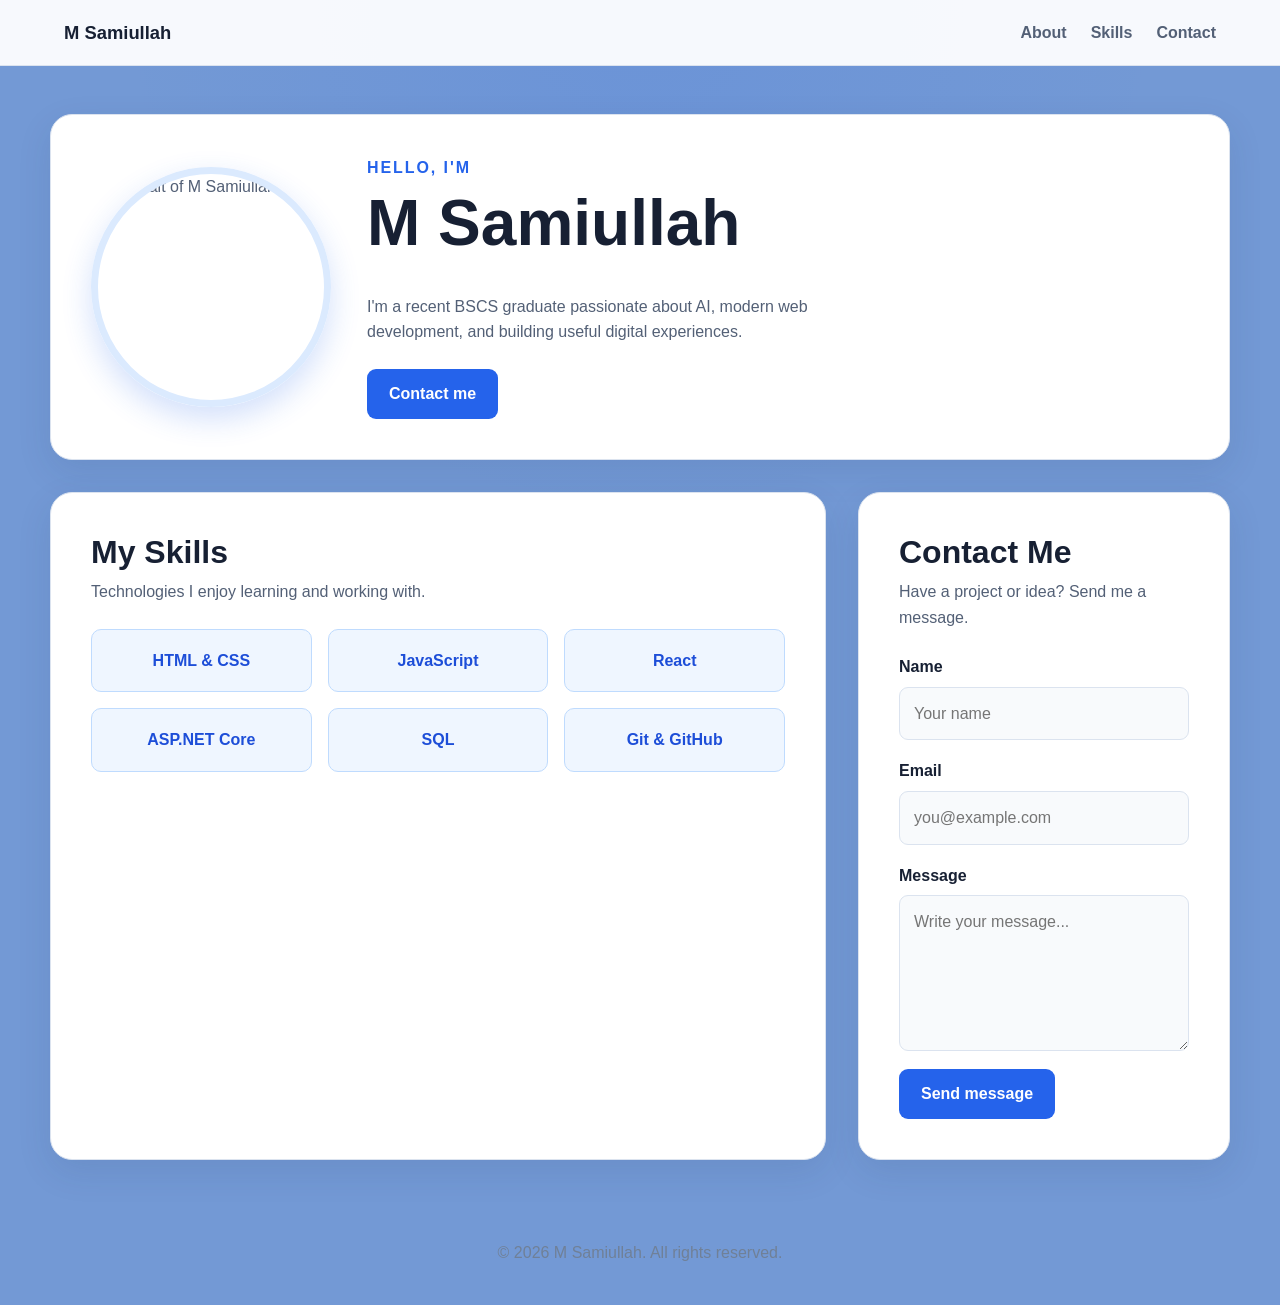
==== profile.html @ 3c951047 "Add HTMl and CSS File" ====
<!DOCTYPE html>
<html lang="en">
<head>
  <meta charset="UTF-8" />
  <meta name="viewport" content="width=device-width, initial-scale=1.0" />
  <meta name="description" content="Personal profile page for M Samiullah" />
  <title>M Samiullah | Profile</title>
  <link rel="stylesheet" href="styles.css" />
</head>
<body>
  <header class="site-header">
    <a class="logo" href="#about">M Samiullah</a>
    <nav aria-label="Main navigation">
      <a href="#about">About</a>
      <a href="#skills">Skills</a>
      <a href="#contact">Contact</a>
    </nav>
  </header>

  <main class="page-container">
    <section id="about" class="card profile">
      <img class="profile-pic" src="profile.jpg" alt="Portrait of M Samiullah" />
      <div class="profile-content">
        <p class="eyebrow">Hello, I'm</p>
        <h1>M Samiullah</h1>
        <p>
          I'm a recent BSCS graduate passionate about AI, modern web
          development, and building useful digital experiences.
        </p>
        <a class="button" href="#contact">Contact me</a>
      </div>
    </section>

    <section id="skills" class="card">
      <h2>My Skills</h2>
      <p class="section-intro">Technologies I enjoy learning and working with.</p>
      <ul class="skills-grid">
        <li class="skill">HTML &amp; CSS</li>
        <li class="skill">JavaScript</li>
        <li class="skill">React</li>
        <li class="skill">ASP.NET Core</li>
        <li class="skill">SQL</li>
        <li class="skill">Git &amp; GitHub</li>
      </ul>
    </section>

    <section id="contact" class="card">
      <h2>Contact Me</h2>
      <p class="section-intro">Have a project or idea? Send me a message.</p>
      <form>
        <div class="form-group">
          <label for="name">Name</label>
          <input id="name" name="name" type="text" placeholder="Your name" required />
        </div>

        <div class="form-group">
          <label for="email">Email</label>
          <input id="email" name="email" type="email" placeholder="you@example.com" required />
        </div>

        <div class="form-group">
          <label for="message">Message</label>
          <textarea id="message" name="message" rows="5" placeholder="Write your message..." required></textarea>
        </div>

        <button type="submit">Send message</button>
      </form>
    </section>
  </main>

  <footer>
    <p>&copy; 2026 M Samiullah. All rights reserved.</p>
  </footer>
</body>
</html>
---- styles.css ----
:root {
  --background: #7399d5;
  --surface: #ffffff;
  --primary: #2563eb;
  --primary-dark: #1d4ed8;
  --heading: #172033;
  --text: #536076;
  --border: #dbe3ef;
  --shadow: 0 12px 35px rgba(31, 51, 84, 0.1);
}

* {
  box-sizing: border-box;
}

html {
  scroll-behavior: smooth;
}

body {
  margin: 0;
  background:
    radial-gradient(circle at top, rgba(37, 99, 235, 0.1), transparent 36%),
    var(--background);
  color: var(--text);
  font-family: Arial, Helvetica, sans-serif;
  line-height: 1.6;
}

.site-header {
  position: sticky;
  top: 0;
  z-index: 10;
  display: flex;
  flex-direction: column;
  align-items: center;
  justify-content: center;
  gap: 14px;
  padding: 18px max(5vw, 20px);
  background: rgba(255, 255, 255, 0.94);
  border-bottom: 1px solid var(--border);
  text-align: center;
}

.logo {
  color: var(--heading);
  font-size: 1.15rem;
  font-weight: 800;
  text-decoration: none;
}

nav {
  display: flex;
  flex-wrap: wrap;
  justify-content: center;
  gap: 18px;
}

nav a {
  color: var(--text);
  font-weight: 600;
  text-decoration: none;
}

nav a:hover,
nav a:focus-visible {
  color: var(--primary);
}

.page-container {
  width: min(100% - 32px, 1180px);
  margin: 24px auto 40px;
  display: grid;
  gap: 20px;
}

.card {
  margin-bottom: 0;
  padding: 28px 22px;
  background: var(--surface);
  border: 1px solid var(--border);
  border-radius: 18px;
  box-shadow: var(--shadow);
}

.profile {
  display: grid;
  justify-items: center;
  gap: 24px;
  min-height: auto;
  text-align: center;
}

.profile-pic {
  width: 160px;
  height: 160px;
  flex-shrink: 0;
  object-fit: cover;
  border: 7px solid #dbeafe;
  border-radius: 50%;
  box-shadow: 0 12px 30px rgba(37, 99, 235, 0.2);
}

.profile-content {
  max-width: 60ch;
  display: grid;
  justify-items: center;
}

.eyebrow {
  margin: 0 0 4px;
  color: var(--primary);
  font-weight: 700;
  text-transform: uppercase;
  letter-spacing: 0.12em;
}

h1,
h2 {
  margin-top: 0;
  color: var(--heading);
  line-height: 1.2;
}

h1 {
  margin-bottom: 16px;
  font-size: clamp(2rem, 9vw, 4rem);
}

h2 {
  margin-bottom: 8px;
  font-size: clamp(1.5rem, 5vw, 2rem);
}

.section-intro {
  margin-top: 0;
  margin-bottom: 24px;
}

.button,
button {
  display: inline-block;
  padding: 12px 22px;
  background: var(--primary);
  color: #ffffff;
  font: inherit;
  font-weight: 700;
  border: 0;
  border-radius: 9px;
  cursor: pointer;
  text-decoration: none;
  transition: background-color 0.2s, transform 0.2s;
}

.button {
  margin-top: 8px;
}

.button:hover,
button:hover {
  background: var(--primary-dark);
  transform: translateY(-2px);
}

.skills-grid {
  display: grid;
  grid-template-columns: 1fr;
  gap: 14px;
  margin: 0;
  padding: 0;
  list-style: none;
}

.skill {
  padding: 18px 12px;
  background: #eff6ff;
  color: var(--primary-dark);
  font-weight: 700;
  text-align: center;
  border: 1px solid #bfdbfe;
  border-radius: 10px;
}

form {
  display: grid;
  gap: 18px;
}

.form-group {
  display: grid;
  gap: 7px;
}

label {
  color: var(--heading);
  font-weight: 700;
}

input,
textarea {
  width: 100%;
  padding: 13px 14px;
  color: var(--heading);
  background: #f8fafc;
  font: inherit;
  border: 1px solid var(--border);
  border-radius: 9px;
}

textarea {
  resize: vertical;
}

input:focus,
textarea:focus {
  outline: 3px solid rgba(37, 99, 235, 0.15);
  border-color: var(--primary);
}

button {
  justify-self: center;
}

footer {
  padding: 24px;
  color: #708097;
  text-align: center;
}

@media (min-width: 768px) {
  .site-header {
    flex-direction: row;
    justify-content: space-between;
    gap: 24px;
    text-align: left;
  }

  nav {
    gap: 24px;
  }

  .page-container {
    grid-template-columns: repeat(2, minmax(0, 1fr));
    gap: 24px;
    margin-top: 32px;
  }

  .card {
    padding: 34px 30px;
  }

  .profile {
    grid-template-columns: 210px minmax(0, 1fr);
    align-items: center;
    justify-items: stretch;
    text-align: left;
    grid-column: 1 / -1;
  }

  .profile-content {
    justify-items: start;
  }

  .profile-pic {
    width: 210px;
    height: 210px;
  }

  .skills-grid {
    grid-template-columns: repeat(2, minmax(0, 1fr));
  }

  #skills {
    grid-column: 1 / 2;
  }

  #contact {
    grid-column: 2 / 3;
  }

  button {
    justify-self: start;
  }
}

@media (min-width: 1024px) {
  .page-container {
    grid-template-columns: repeat(3, minmax(0, 1fr));
    gap: 32px;
    margin-top: 48px;
  }

  .card {
    padding: 40px;
    border-radius: 22px;
  }

  .profile {
    grid-template-columns: 240px minmax(0, 1.4fr);
    gap: 36px;
    grid-column: 1 / -1;
  }

  .profile-pic {
    width: 240px;
    height: 240px;
  }

  .skills-grid {
    grid-template-columns: repeat(3, minmax(0, 1fr));
    gap: 16px;
  }

  #skills {
    grid-column: 1 / 3;
  }

  #contact {
    grid-column: 3 / 4;
  }
}
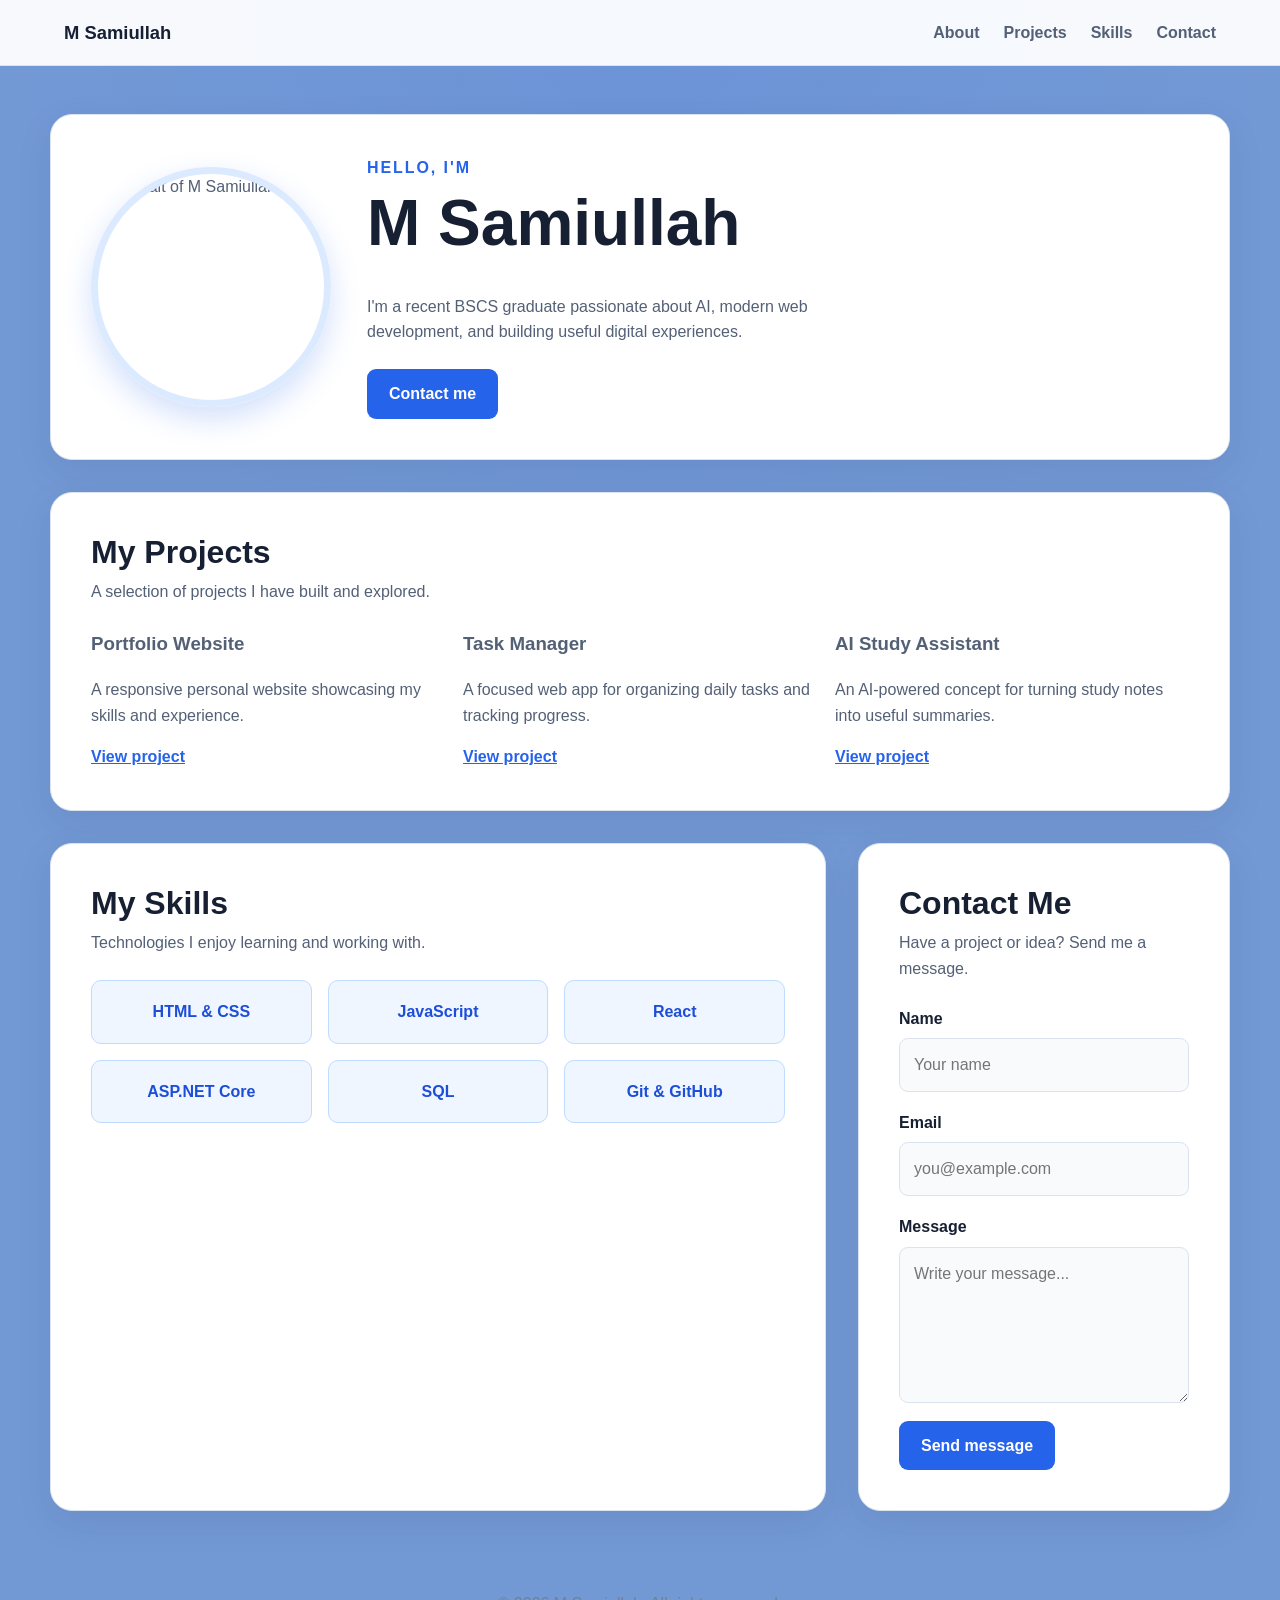
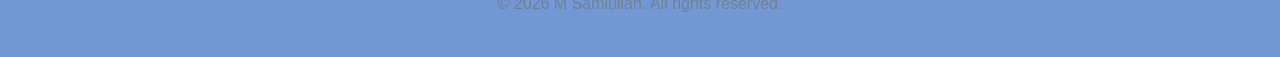
==== commit 1e8acce1: "Add projects section and navigation link" ====
--- a/profile.html
+++ b/profile.html
@@ -12,6 +12,7 @@
     <a class="logo" href="#about">M Samiullah</a>
     <nav aria-label="Main navigation">
       <a href="#about">About</a>
+      <a href="#projects">Projects</a>
       <a href="#skills">Skills</a>
       <a href="#contact">Contact</a>
     </nav>
@@ -28,6 +29,28 @@
           development, and building useful digital experiences.
         </p>
         <a class="button" href="#contact">Contact me</a>
+      </div>
+    </section>
+
+    <section id="projects" class="card">
+      <h2>My Projects</h2>
+      <p class="section-intro">A selection of projects I have built and explored.</p>
+      <div class="projects-grid">
+        <article class="project">
+          <h3>Portfolio Website</h3>
+          <p>A responsive personal website showcasing my skills and experience.</p>
+          <a href="#">View project</a>
+        </article>
+        <article class="project">
+          <h3>Task Manager</h3>
+          <p>A focused web app for organizing daily tasks and tracking progress.</p>
+          <a href="#">View project</a>
+        </article>
+        <article class="project">
+          <h3>AI Study Assistant</h3>
+          <p>An AI-powered concept for turning study notes into useful summaries.</p>
+          <a href="#">View project</a>
+        </article>
       </div>
     </section>
 
@@ -72,4 +95,4 @@
     <p>&copy; 2026 M Samiullah. All rights reserved.</p>
   </footer>
 </body>
-</html>+</html>
--- a/styles.css
+++ b/styles.css
@@ -137,6 +137,21 @@
   margin-bottom: 24px;
 }
 
+.projects-grid {
+  display: grid;
+  gap: 18px;
+}
+
+.project h3,
+.project p {
+  margin-top: 0;
+}
+
+.project a {
+  color: var(--primary);
+  font-weight: 700;
+}
+
 .button,
 button {
   display: inline-block;
@@ -270,6 +285,10 @@
     grid-template-columns: repeat(2, minmax(0, 1fr));
   }
 
+  #projects {
+    grid-column: 1 / -1;
+  }
+
   #skills {
     grid-column: 1 / 2;
   }
@@ -311,6 +330,10 @@
     gap: 16px;
   }
 
+  .projects-grid {
+    grid-template-columns: repeat(3, minmax(0, 1fr));
+  }
+
   #skills {
     grid-column: 1 / 3;
   }
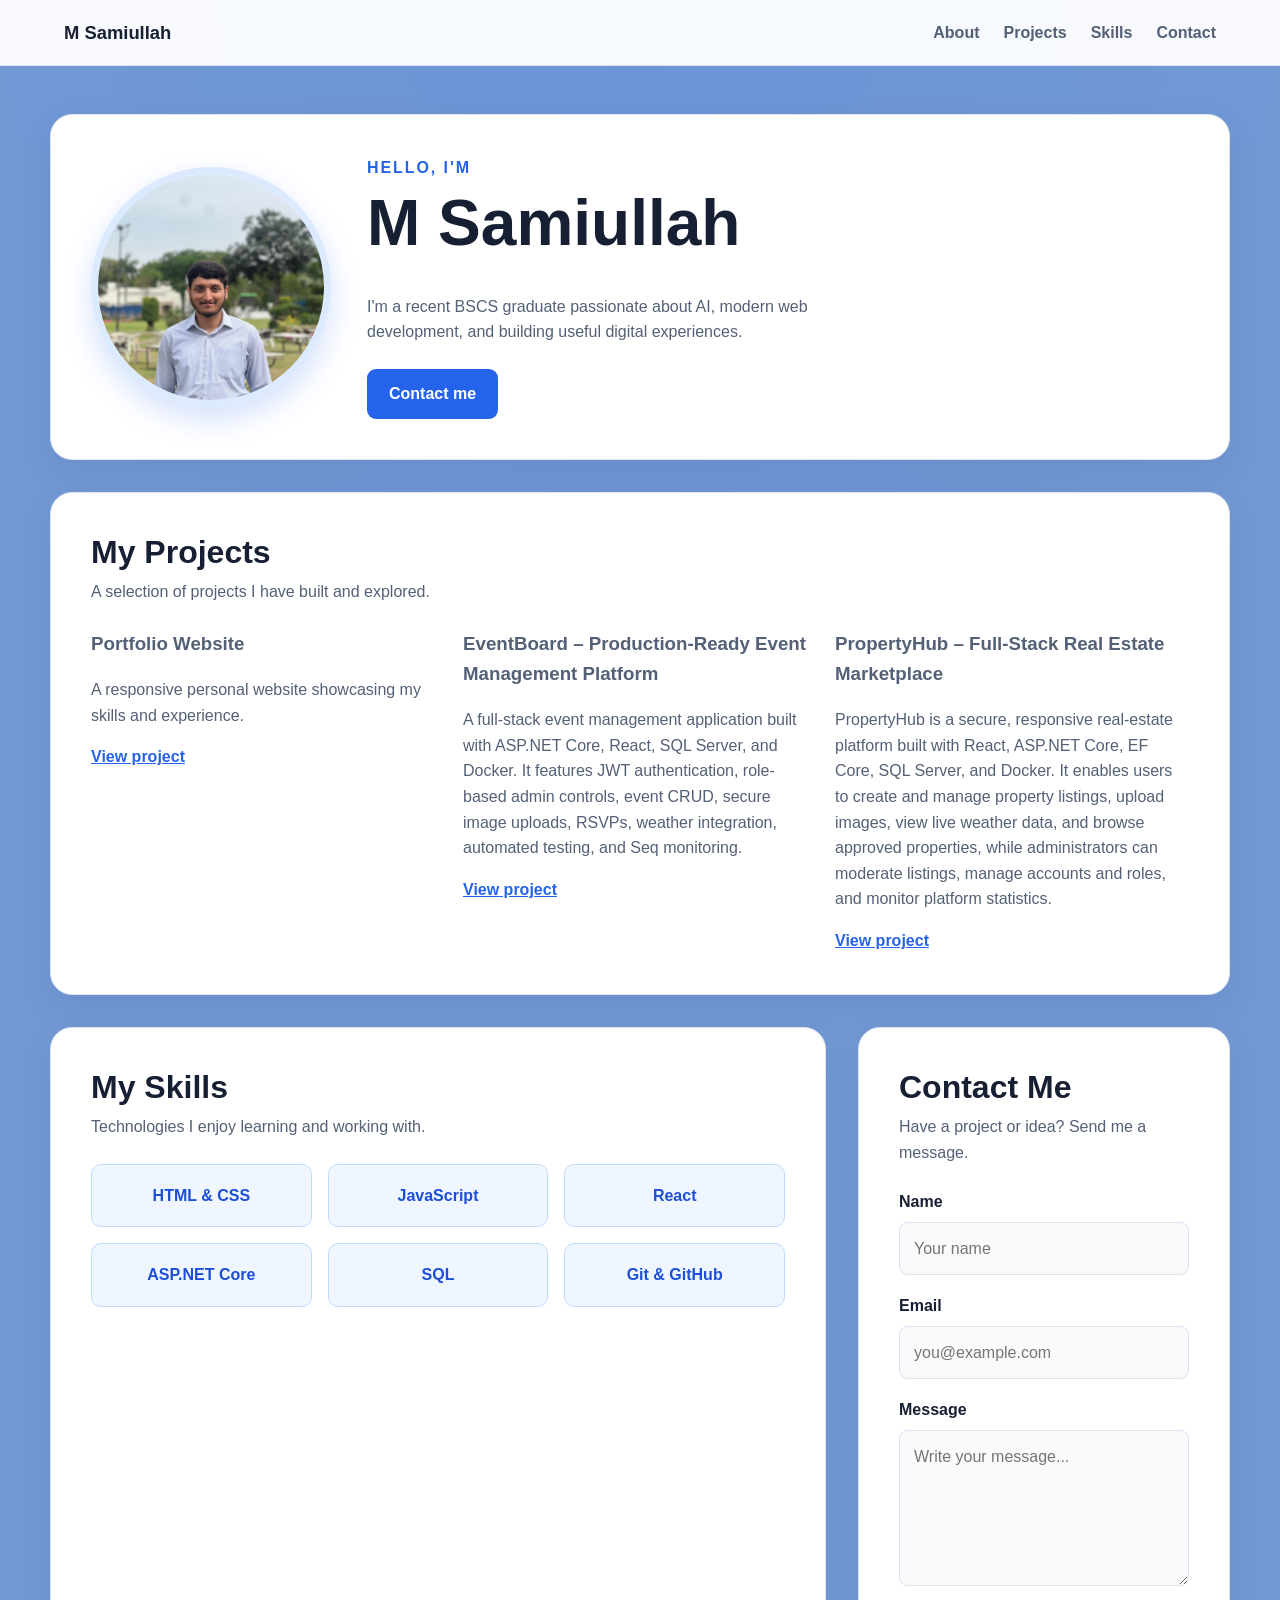
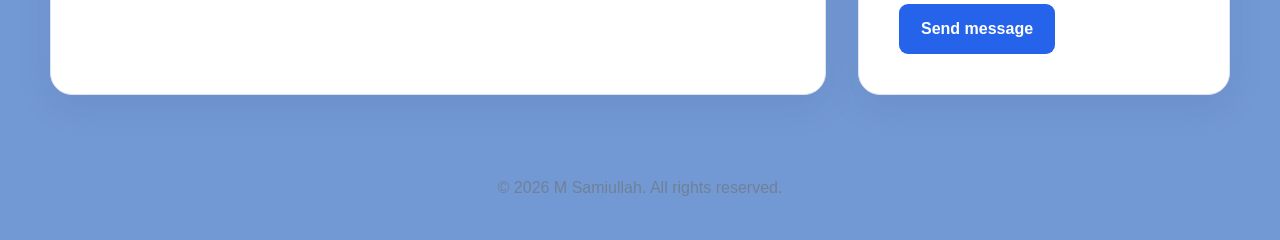
==== commit 2b63ea65: "Add portrait and featured projects" ====
--- a/profile.html
+++ b/profile.html
@@ -20,7 +20,7 @@
 
   <main class="page-container">
     <section id="about" class="card profile">
-      <img class="profile-pic" src="profile.jpg" alt="Portrait of M Samiullah" />
+      <img class="profile-pic" src="assets/me.jpeg" alt="Portrait of M Samiullah" />
       <div class="profile-content">
         <p class="eyebrow">Hello, I'm</p>
         <h1>M Samiullah</h1>
@@ -42,13 +42,13 @@
           <a href="#">View project</a>
         </article>
         <article class="project">
-          <h3>Task Manager</h3>
-          <p>A focused web app for organizing daily tasks and tracking progress.</p>
+          <h3>EventBoard – Production-Ready Event Management Platform</h3>
+          <p>A full-stack event management application built with ASP.NET Core, React, SQL Server, and Docker. It features JWT authentication, role-based admin controls, event CRUD, secure image uploads, RSVPs, weather integration, automated testing, and Seq monitoring.</p>
           <a href="#">View project</a>
         </article>
         <article class="project">
-          <h3>AI Study Assistant</h3>
-          <p>An AI-powered concept for turning study notes into useful summaries.</p>
+          <h3>PropertyHub – Full-Stack Real Estate Marketplace</h3>
+          <p>PropertyHub is a secure, responsive real-estate platform built with React, ASP.NET Core, EF Core, SQL Server, and Docker. It enables users to create and manage property listings, upload images, view live weather data, and browse approved properties, while administrators can moderate listings, manage accounts and roles, and monitor platform statistics.</p>
           <a href="#">View project</a>
         </article>
       </div>
@@ -70,7 +70,7 @@
     <section id="contact" class="card">
       <h2>Contact Me</h2>
       <p class="section-intro">Have a project or idea? Send me a message.</p>
-      <form>
+      <form action="#" method="post">
         <div class="form-group">
           <label for="name">Name</label>
           <input id="name" name="name" type="text" placeholder="Your name" required />
--- a/styles.css
+++ b/styles.css
@@ -24,6 +24,7 @@
     var(--background);
   color: var(--text);
   font-family: Arial, Helvetica, sans-serif;
+  font-size: 16px;
   line-height: 1.6;
 }
 
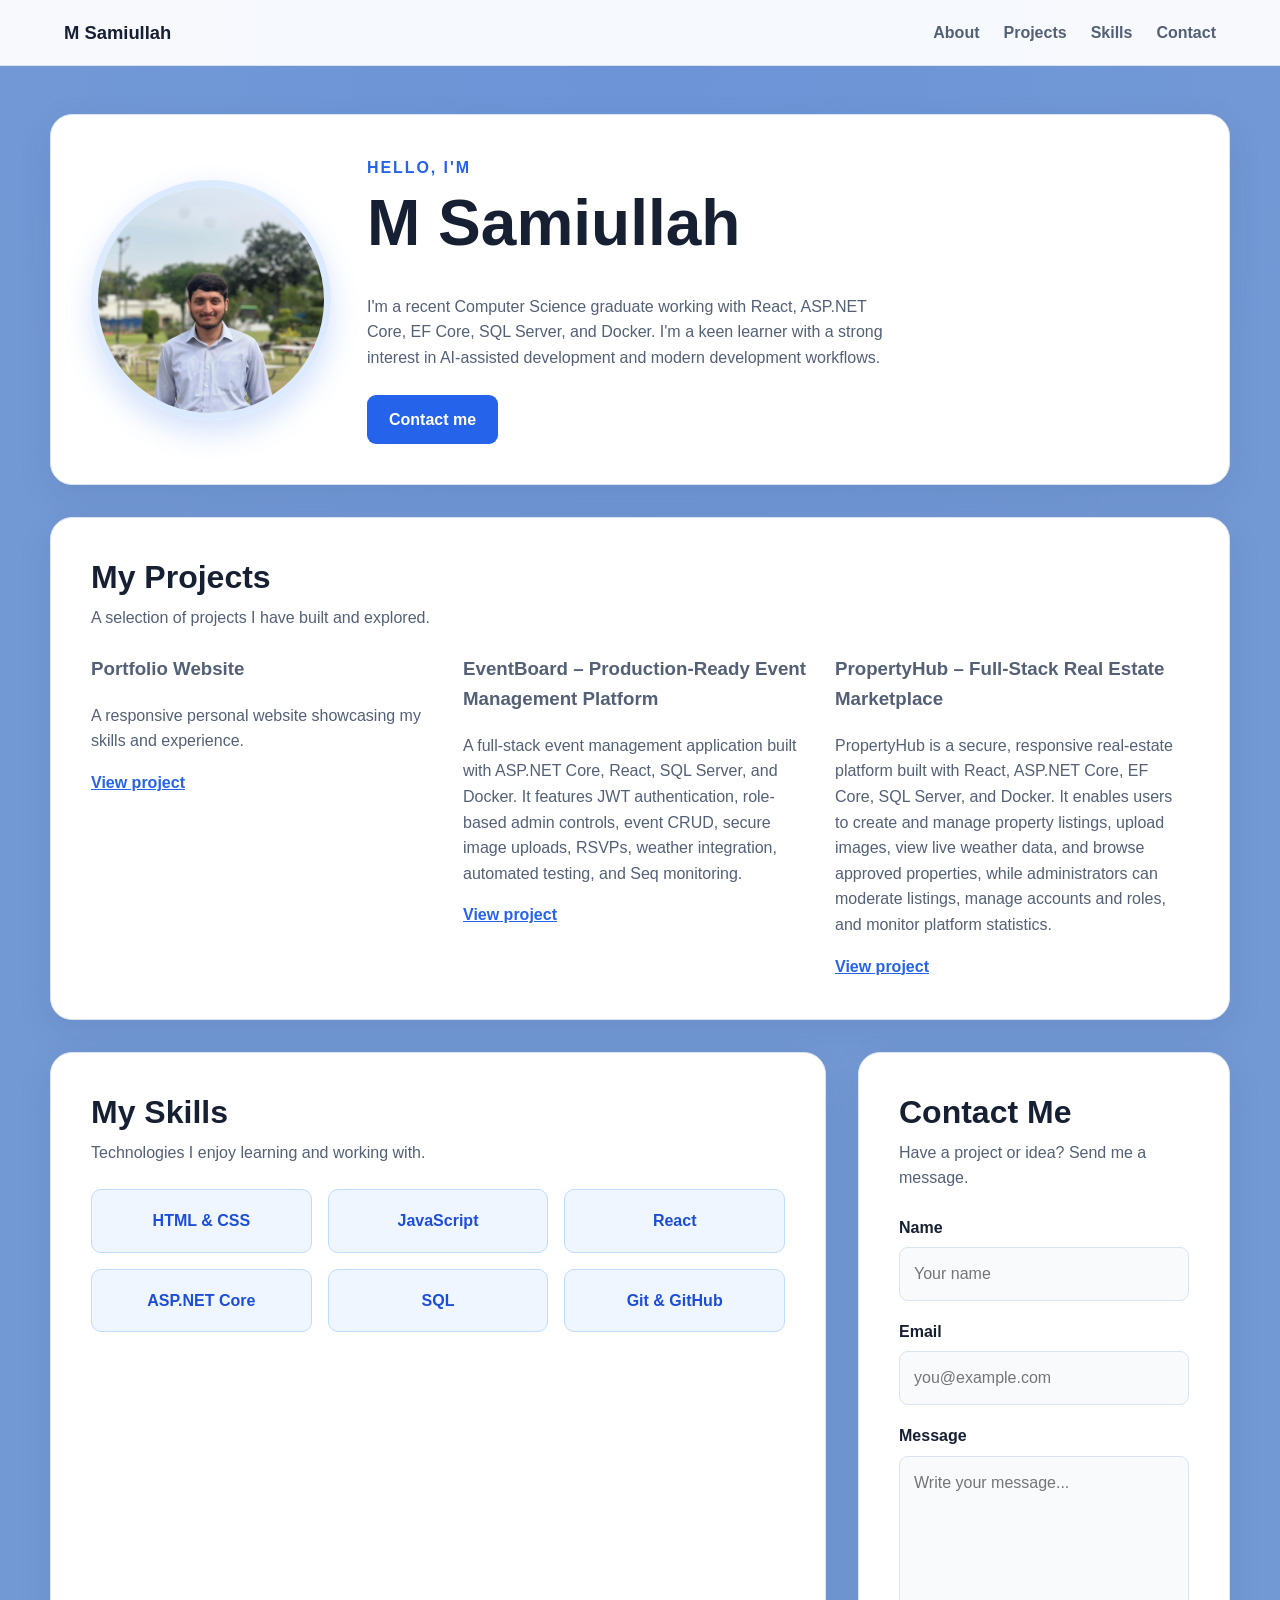
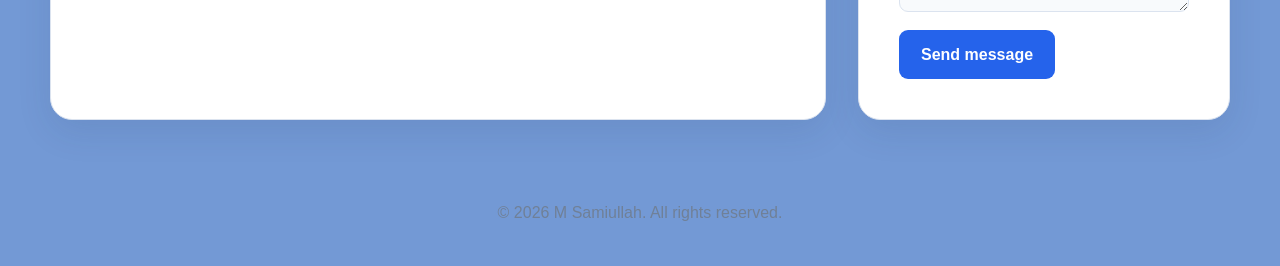
==== commit 90cc1e7b: "Update About section" ====
--- a/profile.html
+++ b/profile.html
@@ -25,8 +25,9 @@
         <p class="eyebrow">Hello, I'm</p>
         <h1>M Samiullah</h1>
         <p>
-          I'm a recent BSCS graduate passionate about AI, modern web
-          development, and building useful digital experiences.
+          I'm a recent Computer Science graduate working with React, ASP.NET Core,
+          EF Core, SQL Server, and Docker. I'm a keen learner with a strong interest
+          in AI-assisted development and modern development workflows.
         </p>
         <a class="button" href="#contact">Contact me</a>
       </div>
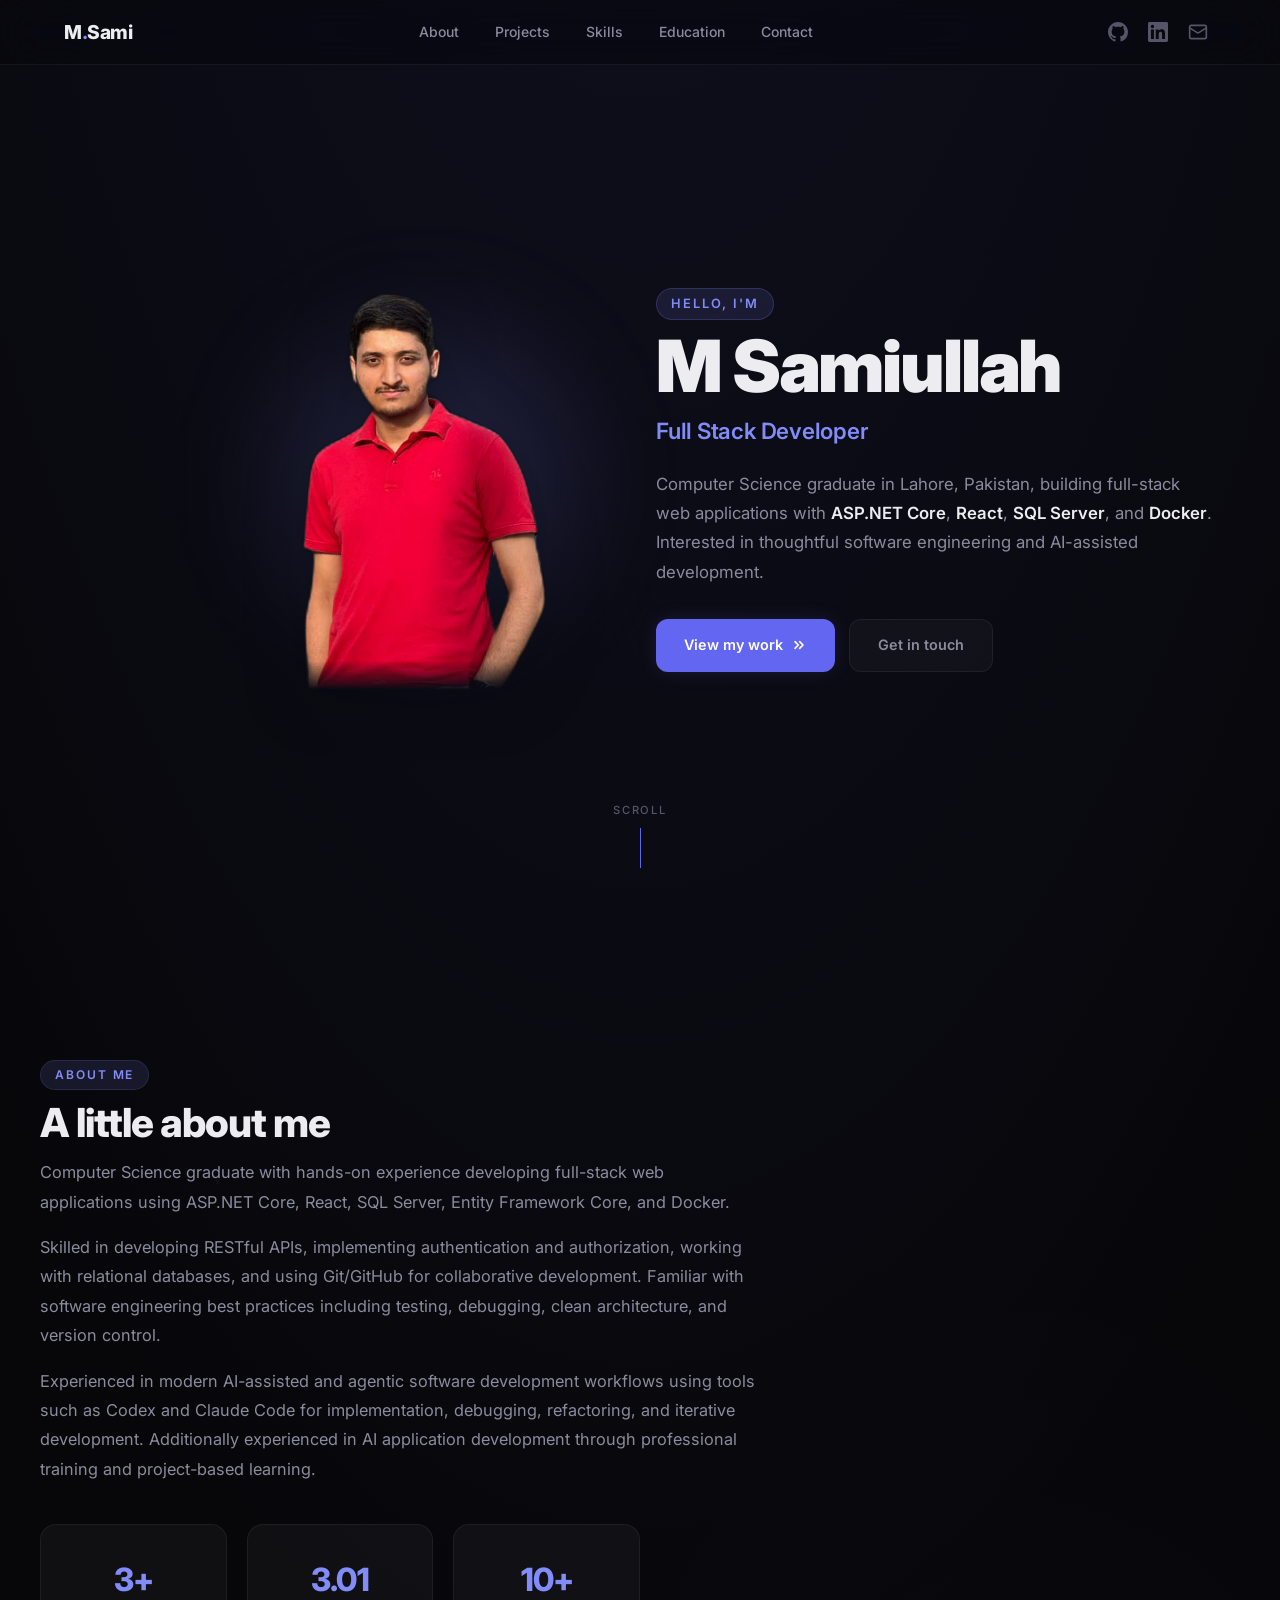
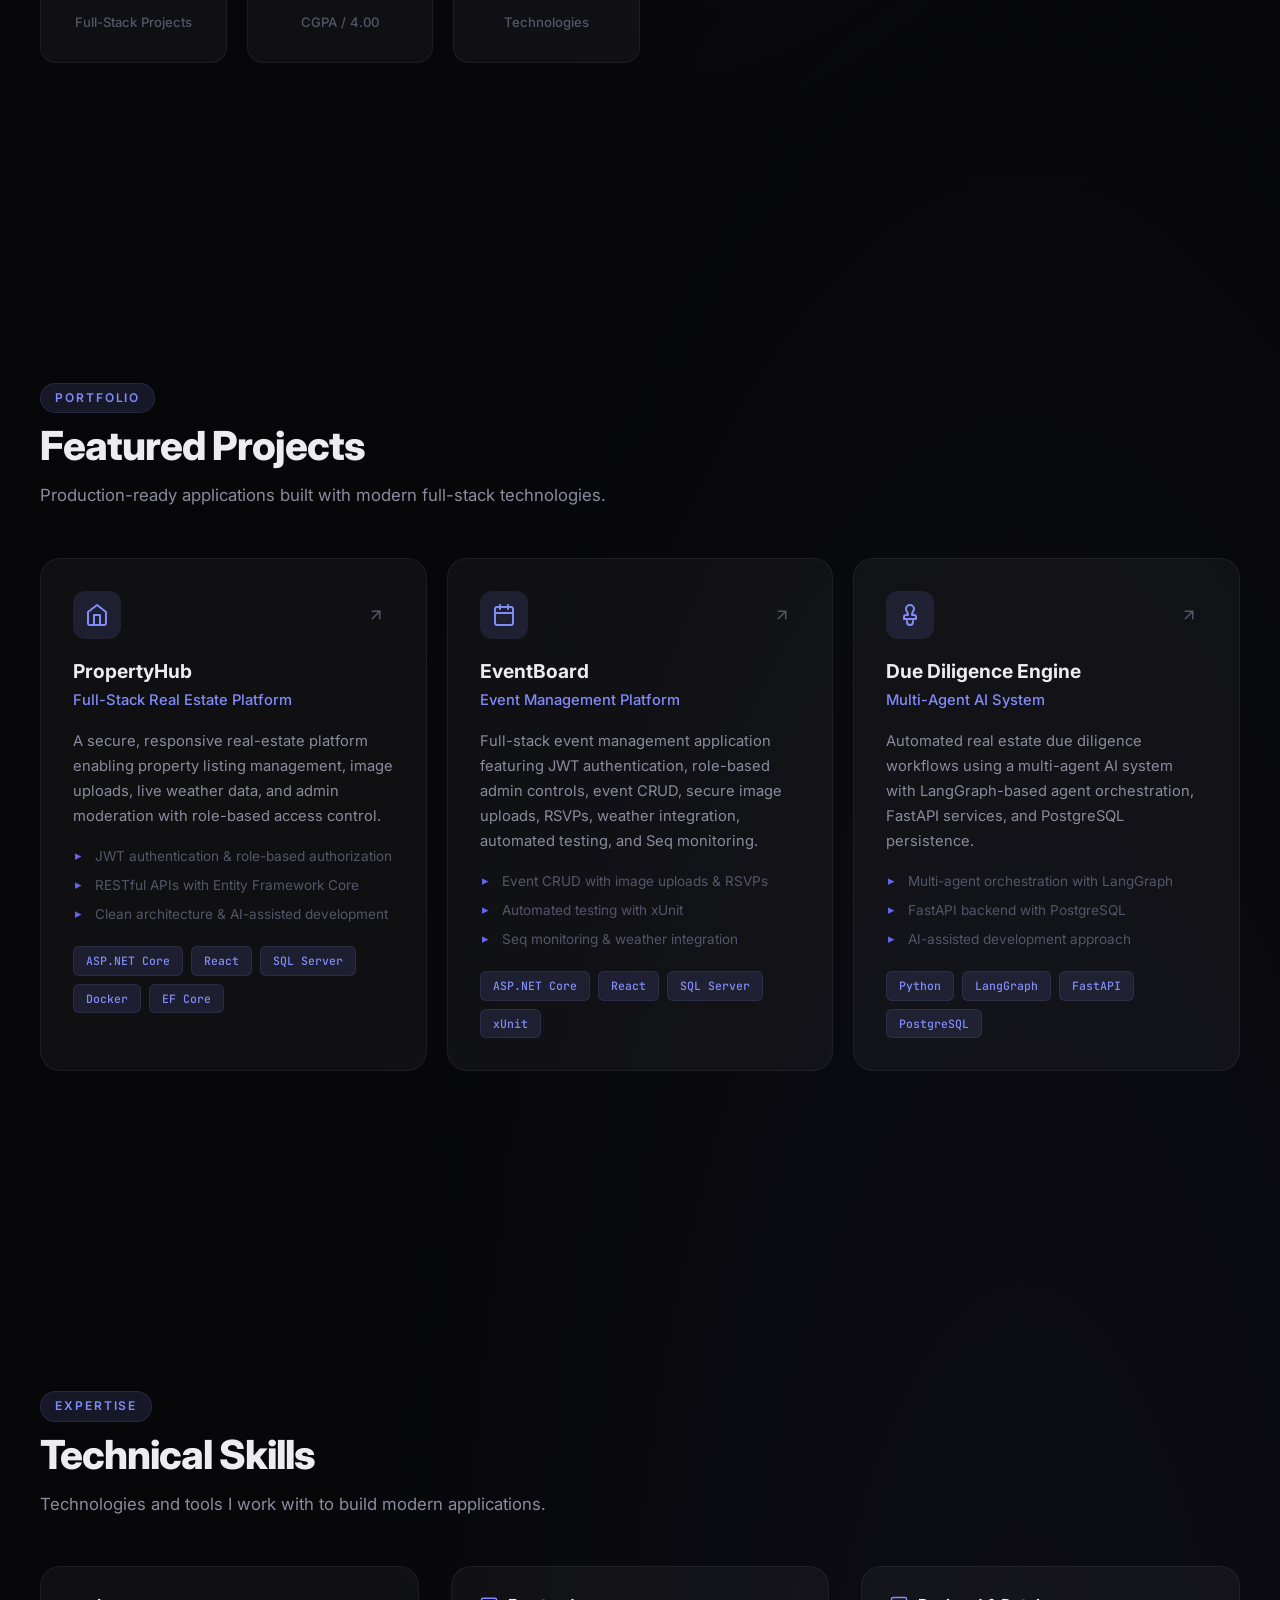
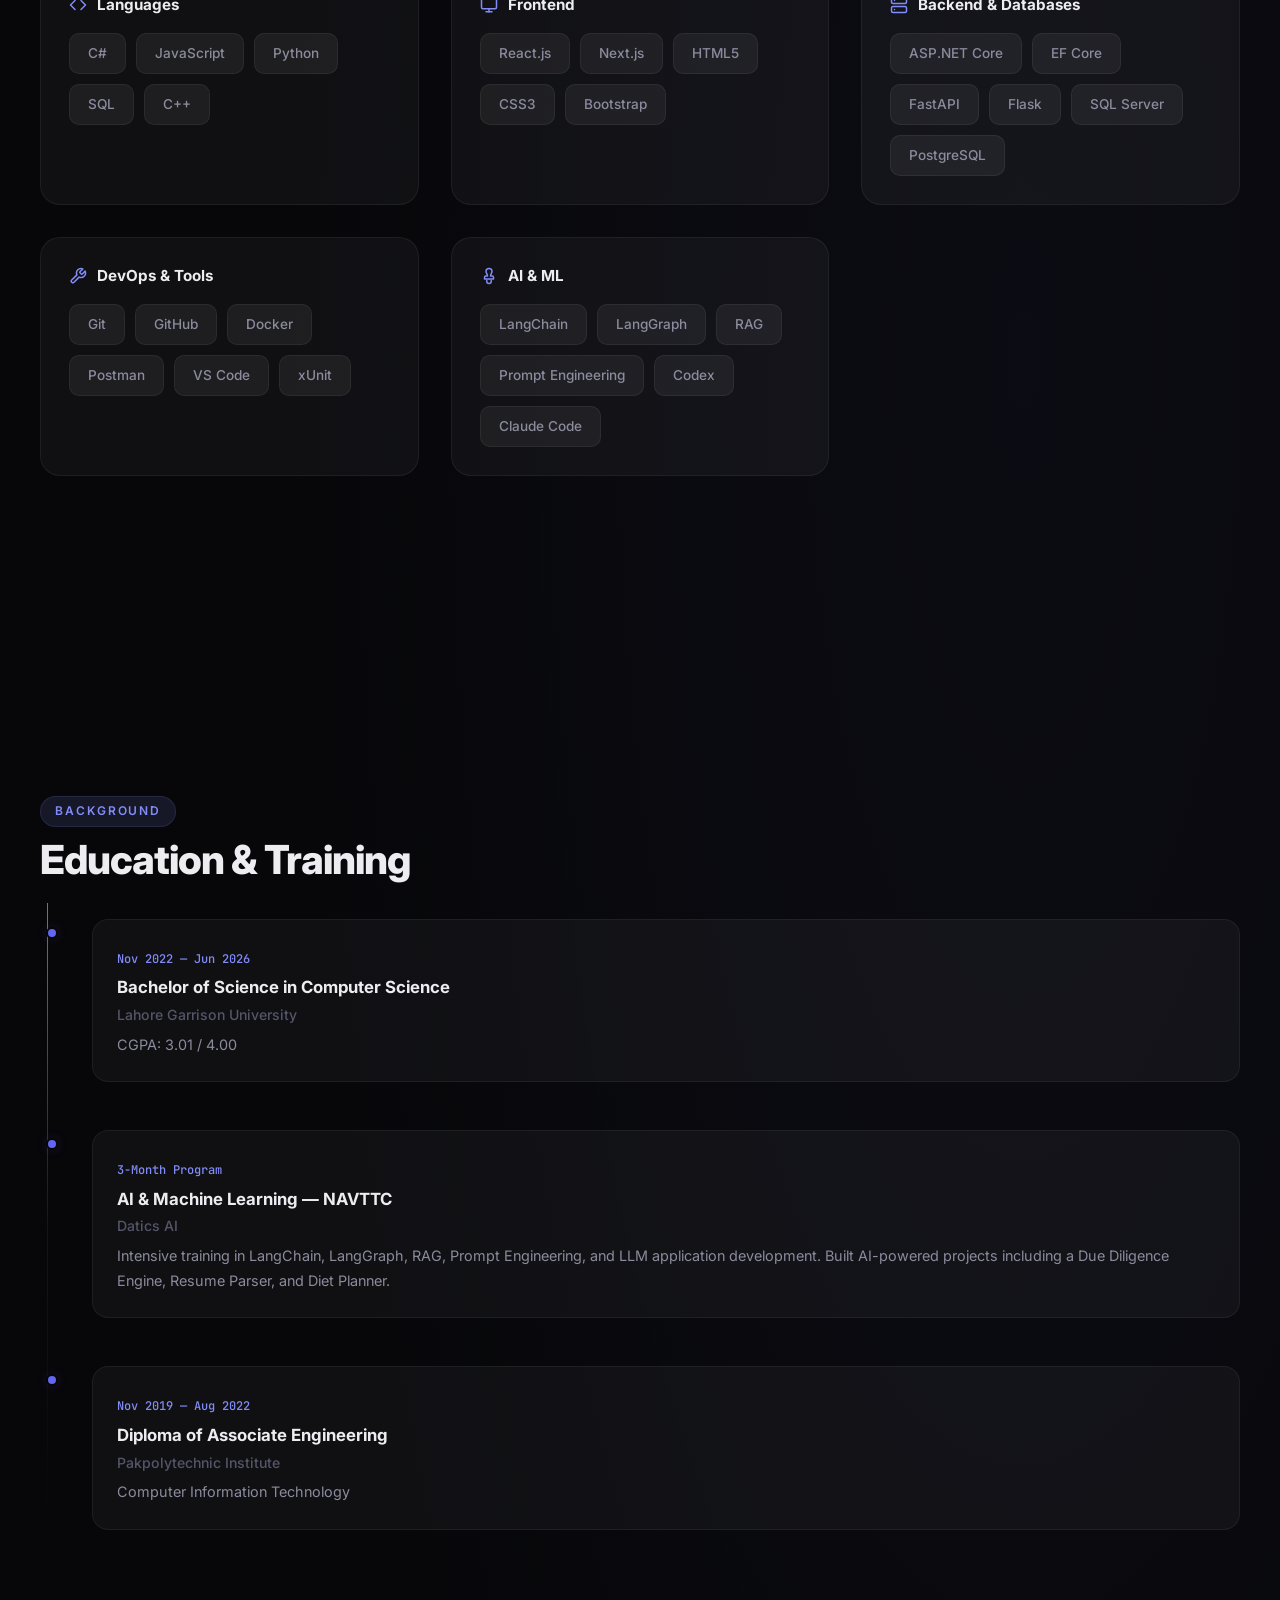
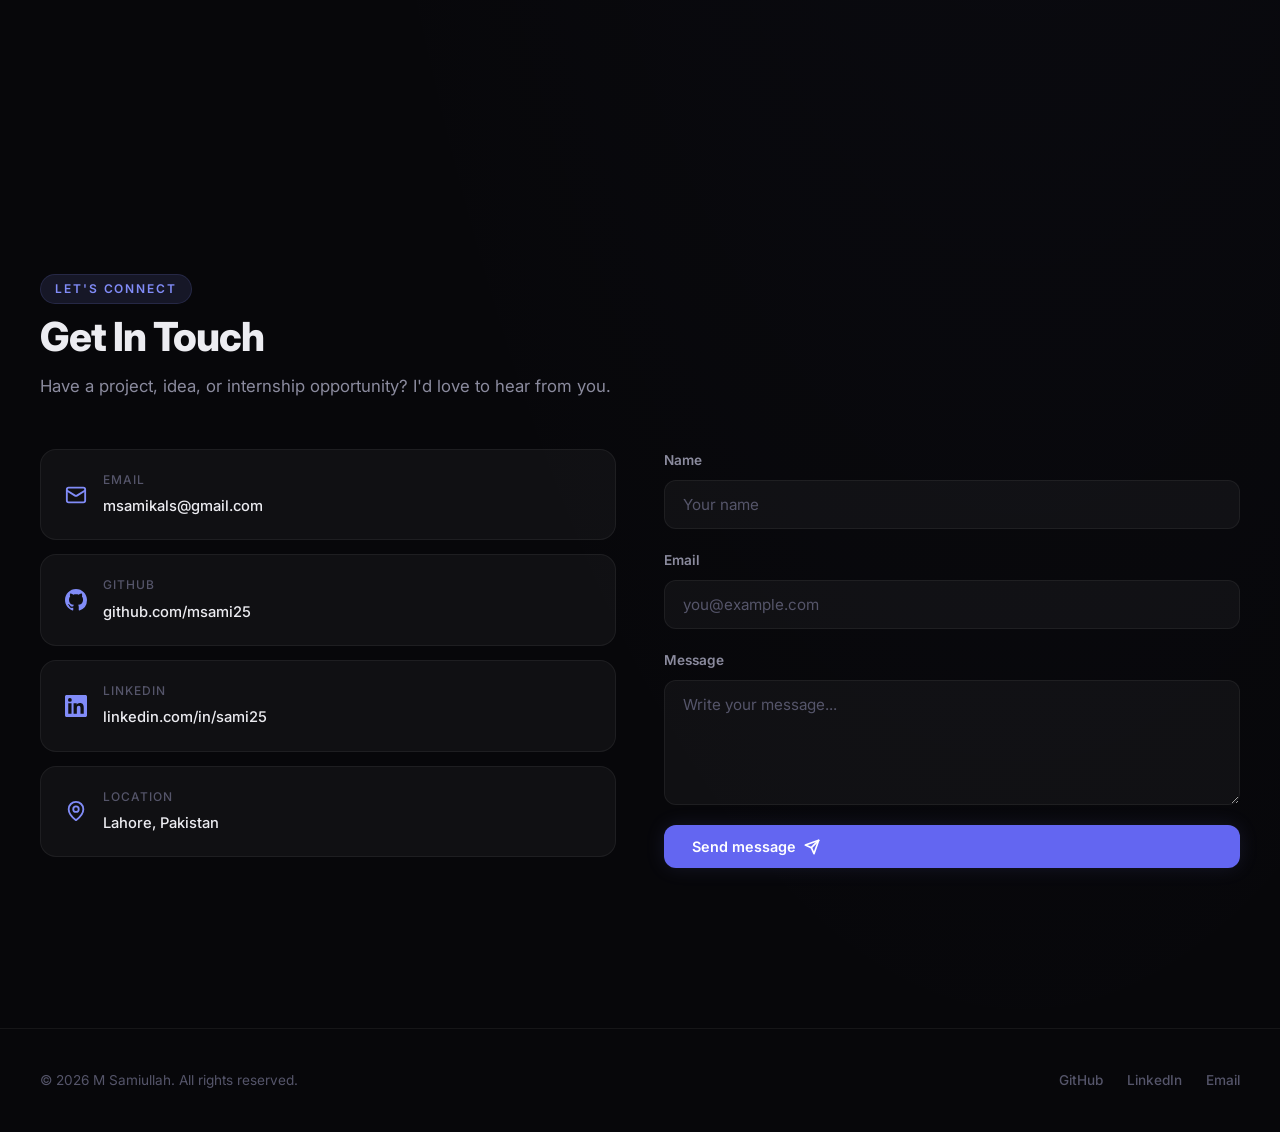
==== commit bc502159: "Polish portfolio and add red shirt portrait cutout" ====
--- a/profile.html
+++ b/profile.html
@@ -3,97 +3,430 @@
 <head>
   <meta charset="UTF-8" />
   <meta name="viewport" content="width=device-width, initial-scale=1.0" />
-  <meta name="description" content="Personal profile page for M Samiullah" />
-  <title>M Samiullah | Profile</title>
+  <meta name="description" content="M Samiullah — Full Stack Developer portfolio. ASP.NET Core, React, SQL Server, Docker, and AI-assisted development." />
+  <meta name="author" content="M Samiullah" />
+
+  <!-- Open Graph -->
+  <meta property="og:title" content="M Samiullah | Full Stack Developer" />
+  <meta property="og:description" content="CS graduate building production-ready apps with ASP.NET Core, React, and AI-assisted workflows." />
+  <meta property="og:type" content="website" />
+  <meta property="og:image" content="assets/me1.jpeg" />
+
+  <title>M Samiullah | Full Stack Developer</title>
+
+  <!-- Fonts -->
+  <link rel="preconnect" href="https://fonts.googleapis.com" />
+  <link rel="preconnect" href="https://fonts.gstatic.com" crossorigin />
+  <link href="https://fonts.googleapis.com/css2?family=Inter:wght@400;500;600;700;800;900&family=JetBrains+Mono:wght@500&display=swap" rel="stylesheet" />
+
   <link rel="stylesheet" href="styles.css" />
 </head>
 <body>
-  <header class="site-header">
-    <a class="logo" href="#about">M Samiullah</a>
+
+  <!-- ===== NAVBAR ===== -->
+  <header class="site-header" id="site-header">
+    <a class="logo" href="#hero">M<span class="logo-dot">.</span>Sami</a>
     <nav aria-label="Main navigation">
       <a href="#about">About</a>
       <a href="#projects">Projects</a>
       <a href="#skills">Skills</a>
+      <a href="#education">Education</a>
       <a href="#contact">Contact</a>
     </nav>
+    <div class="header-socials">
+      <a href="https://github.com/msami25" target="_blank" rel="noopener noreferrer" aria-label="GitHub">
+        <svg width="20" height="20" viewBox="0 0 24 24" fill="currentColor"><path d="M12 0C5.37 0 0 5.37 0 12c0 5.31 3.435 9.795 8.205 11.385.6.105.825-.255.825-.57 0-.285-.015-1.23-.015-2.235-3.015.555-3.795-.735-4.035-1.41-.135-.345-.72-1.41-1.23-1.695-.42-.225-1.02-.78-.015-.795.945-.015 1.62.87 1.845 1.23 1.08 1.815 2.805 1.305 3.495.99.105-.78.42-1.305.765-1.605-2.67-.3-5.46-1.335-5.46-5.925 0-1.305.465-2.385 1.23-3.225-.12-.3-.54-1.53.12-3.18 0 0 1.005-.315 3.3 1.23.96-.27 1.98-.405 3-.405s2.04.135 3 .405c2.295-1.56 3.3-1.23 3.3-1.23.66 1.65.24 2.88.12 3.18.765.84 1.23 1.905 1.23 3.225 0 4.605-2.805 5.625-5.475 5.925.435.375.81 1.095.81 2.22 0 1.605-.015 2.895-.015 3.3 0 .315.225.69.825.57A12.02 12.02 0 0024 12c0-6.63-5.37-12-12-12z"/></svg>
+      </a>
+      <a href="https://www.linkedin.com/in/sami25/" target="_blank" rel="noopener noreferrer" aria-label="LinkedIn">
+        <svg width="20" height="20" viewBox="0 0 24 24" fill="currentColor"><path d="M20.447 20.452h-3.554v-5.569c0-1.328-.027-3.037-1.852-3.037-1.853 0-2.136 1.445-2.136 2.939v5.667H9.351V9h3.414v1.561h.046c.477-.9 1.637-1.85 3.37-1.85 3.601 0 4.267 2.37 4.267 5.455v6.286zM5.337 7.433a2.062 2.062 0 01-2.063-2.065 2.064 2.064 0 112.063 2.065zm1.782 13.019H3.555V9h3.564v11.452zM22.225 0H1.771C.792 0 0 .774 0 1.729v20.542C0 23.227.792 24 1.771 24h20.451C23.2 24 24 23.227 24 22.271V1.729C24 .774 23.2 0 22.222 0h.003z"/></svg>
+      </a>
+      <a href="mailto:msamikals@gmail.com" aria-label="Email">
+        <svg width="20" height="20" viewBox="0 0 24 24" fill="none" stroke="currentColor" stroke-width="2" stroke-linecap="round" stroke-linejoin="round"><rect x="2" y="4" width="20" height="16" rx="2"/><path d="m22 7-8.97 5.7a1.94 1.94 0 0 1-2.06 0L2 7"/></svg>
+      </a>
+    </div>
   </header>
 
-  <main class="page-container">
-    <section id="about" class="card profile">
-      <img class="profile-pic" src="assets/me.jpeg" alt="Portrait of M Samiullah" />
-      <div class="profile-content">
-        <p class="eyebrow">Hello, I'm</p>
-        <h1>M Samiullah</h1>
-        <p>
-          I'm a recent Computer Science graduate working with React, ASP.NET Core,
-          EF Core, SQL Server, and Docker. I'm a keen learner with a strong interest
-          in AI-assisted development and modern development workflows.
-        </p>
-        <a class="button" href="#contact">Contact me</a>
-      </div>
-    </section>
-
-    <section id="projects" class="card">
-      <h2>My Projects</h2>
-      <p class="section-intro">A selection of projects I have built and explored.</p>
-      <div class="projects-grid">
-        <article class="project">
-          <h3>Portfolio Website</h3>
-          <p>A responsive personal website showcasing my skills and experience.</p>
-          <a href="#">View project</a>
-        </article>
-        <article class="project">
-          <h3>EventBoard – Production-Ready Event Management Platform</h3>
-          <p>A full-stack event management application built with ASP.NET Core, React, SQL Server, and Docker. It features JWT authentication, role-based admin controls, event CRUD, secure image uploads, RSVPs, weather integration, automated testing, and Seq monitoring.</p>
-          <a href="#">View project</a>
-        </article>
-        <article class="project">
-          <h3>PropertyHub – Full-Stack Real Estate Marketplace</h3>
-          <p>PropertyHub is a secure, responsive real-estate platform built with React, ASP.NET Core, EF Core, SQL Server, and Docker. It enables users to create and manage property listings, upload images, view live weather data, and browse approved properties, while administrators can moderate listings, manage accounts and roles, and monitor platform statistics.</p>
-          <a href="#">View project</a>
-        </article>
-      </div>
-    </section>
-
-    <section id="skills" class="card">
-      <h2>My Skills</h2>
-      <p class="section-intro">Technologies I enjoy learning and working with.</p>
-      <ul class="skills-grid">
-        <li class="skill">HTML &amp; CSS</li>
-        <li class="skill">JavaScript</li>
-        <li class="skill">React</li>
-        <li class="skill">ASP.NET Core</li>
-        <li class="skill">SQL</li>
-        <li class="skill">Git &amp; GitHub</li>
-      </ul>
-    </section>
-
-    <section id="contact" class="card">
-      <h2>Contact Me</h2>
-      <p class="section-intro">Have a project or idea? Send me a message.</p>
-      <form action="#" method="post">
-        <div class="form-group">
-          <label for="name">Name</label>
-          <input id="name" name="name" type="text" placeholder="Your name" required />
-        </div>
-
-        <div class="form-group">
-          <label for="email">Email</label>
-          <input id="email" name="email" type="email" placeholder="you@example.com" required />
-        </div>
-
-        <div class="form-group">
-          <label for="message">Message</label>
-          <textarea id="message" name="message" rows="5" placeholder="Write your message..." required></textarea>
-        </div>
-
-        <button type="submit">Send message</button>
-      </form>
-    </section>
+  <main>
+
+    <!-- ===== HERO ===== -->
+    <section id="hero" class="hero-section">
+      <div class="hero-content">
+        <div class="hero-text">
+          <p class="eyebrow">Hello, I'm</p>
+          <h1>M Samiullah</h1>
+          <p class="hero-role">Full Stack Developer</p>
+          <p class="hero-desc">
+            Computer Science graduate in Lahore, Pakistan, building full-stack web applications
+            with <strong>ASP.NET Core</strong>, <strong>React</strong>, <strong>SQL Server</strong>,
+            and <strong>Docker</strong>. Interested in thoughtful software engineering and
+            AI-assisted development.
+          </p>
+          <div class="hero-actions">
+            <a class="button button-primary" href="#projects">
+              View my work
+              <svg width="16" height="16" viewBox="0 0 24 24" fill="none" stroke="currentColor" stroke-width="2.5" stroke-linecap="round" stroke-linejoin="round"><path d="m6 17 5-5-5-5"/><path d="m13 17 5-5-5-5"/></svg>
+            </a>
+            <a class="button button-ghost" href="#contact">Get in touch</a>
+          </div>
+        </div>
+        <div class="hero-image-wrapper">
+          <div class="hero-image-glow"></div>
+          <img class="hero-image" src="assets/portrait-cutout.png" alt="M Samiullah, Computer Science graduate and full-stack developer" fetchpriority="high" />
+        </div>
+      </div>
+      <div class="hero-scroll-indicator" aria-hidden="true">
+        <span>Scroll</span>
+        <div class="scroll-line"></div>
+      </div>
+    </section>
+
+    <!-- ===== ABOUT ===== -->
+    <section id="about" class="section">
+      <div class="container">
+        <p class="section-label">About me</p>
+        <h2 class="section-title">A little about me</h2>
+        <div class="about-grid">
+          <div class="about-text">
+            <p>
+              Computer Science graduate with hands-on experience developing full-stack web
+              applications using ASP.NET Core, React, SQL Server, Entity Framework Core, and Docker.
+            </p>
+            <p>
+              Skilled in developing RESTful APIs, implementing authentication and authorization,
+              working with relational databases, and using Git/GitHub for collaborative development.
+              Familiar with software engineering best practices including testing, debugging, clean
+              architecture, and version control.
+            </p>
+            <p>
+              Experienced in modern AI-assisted and agentic software development workflows using
+              tools such as Codex and Claude Code for implementation, debugging, refactoring, and
+              iterative development. Additionally experienced in AI application development through
+              professional training and project-based learning.
+            </p>
+          </div>
+          <div class="about-highlights">
+            <div class="highlight-card">
+              <span class="highlight-number">3+</span>
+              <span class="highlight-label">Full-Stack Projects</span>
+            </div>
+            <div class="highlight-card">
+              <span class="highlight-number">3.01</span>
+              <span class="highlight-label">CGPA / 4.00</span>
+            </div>
+            <div class="highlight-card">
+              <span class="highlight-number">10+</span>
+              <span class="highlight-label">Technologies</span>
+            </div>
+          </div>
+        </div>
+      </div>
+    </section>
+
+    <!-- ===== PROJECTS ===== -->
+    <section id="projects" class="section">
+      <div class="container">
+        <p class="section-label">Portfolio</p>
+        <h2 class="section-title">Featured Projects</h2>
+        <p class="section-intro">Production-ready applications built with modern full-stack technologies.</p>
+
+        <div class="projects-grid">
+
+          <article class="project-card">
+            <div class="project-header">
+              <div class="project-icon">
+                <svg width="24" height="24" viewBox="0 0 24 24" fill="none" stroke="currentColor" stroke-width="2" stroke-linecap="round" stroke-linejoin="round"><path d="m3 9 9-7 9 7v11a2 2 0 0 1-2 2H5a2 2 0 0 1-2-2z"/><polyline points="9 22 9 12 15 12 15 22"/></svg>
+              </div>
+              <a class="project-link" href="#" aria-label="View PropertyHub project">
+                <svg width="18" height="18" viewBox="0 0 24 24" fill="none" stroke="currentColor" stroke-width="2" stroke-linecap="round" stroke-linejoin="round"><path d="M7 7h10v10"/><path d="M7 17 17 7"/></svg>
+              </a>
+            </div>
+            <h3>PropertyHub</h3>
+            <p class="project-subtitle">Full-Stack Real Estate Platform</p>
+            <p>
+              A secure, responsive real-estate platform enabling property listing management,
+              image uploads, live weather data, and admin moderation with role-based access control.
+            </p>
+            <ul class="project-features">
+              <li>JWT authentication &amp; role-based authorization</li>
+              <li>RESTful APIs with Entity Framework Core</li>
+              <li>Clean architecture &amp; AI-assisted development</li>
+            </ul>
+            <div class="tech-stack">
+              <span class="tag">ASP.NET Core</span>
+              <span class="tag">React</span>
+              <span class="tag">SQL Server</span>
+              <span class="tag">Docker</span>
+              <span class="tag">EF Core</span>
+            </div>
+          </article>
+
+          <article class="project-card">
+            <div class="project-header">
+              <div class="project-icon">
+                <svg width="24" height="24" viewBox="0 0 24 24" fill="none" stroke="currentColor" stroke-width="2" stroke-linecap="round" stroke-linejoin="round"><rect x="3" y="4" width="18" height="18" rx="2" ry="2"/><line x1="16" y1="2" x2="16" y2="6"/><line x1="8" y1="2" x2="8" y2="6"/><line x1="3" y1="10" x2="21" y2="10"/></svg>
+              </div>
+              <a class="project-link" href="#" aria-label="View EventBoard project">
+                <svg width="18" height="18" viewBox="0 0 24 24" fill="none" stroke="currentColor" stroke-width="2" stroke-linecap="round" stroke-linejoin="round"><path d="M7 7h10v10"/><path d="M7 17 17 7"/></svg>
+              </a>
+            </div>
+            <h3>EventBoard</h3>
+            <p class="project-subtitle">Event Management Platform</p>
+            <p>
+              Full-stack event management application featuring JWT authentication,
+              role-based admin controls, event CRUD, secure image uploads, RSVPs,
+              weather integration, automated testing, and Seq monitoring.
+            </p>
+            <ul class="project-features">
+              <li>Event CRUD with image uploads &amp; RSVPs</li>
+              <li>Automated testing with xUnit</li>
+              <li>Seq monitoring &amp; weather integration</li>
+            </ul>
+            <div class="tech-stack">
+              <span class="tag">ASP.NET Core</span>
+              <span class="tag">React</span>
+              <span class="tag">SQL Server</span>
+              <span class="tag">xUnit</span>
+            </div>
+          </article>
+
+          <article class="project-card">
+            <div class="project-header">
+              <div class="project-icon">
+                <svg width="24" height="24" viewBox="0 0 24 24" fill="none" stroke="currentColor" stroke-width="2" stroke-linecap="round" stroke-linejoin="round"><path d="M12 2a4 4 0 0 0-4 4c0 2 2 3 2 6H8a2 2 0 0 0-2 2v2h12v-2a2 2 0 0 0-2-2h-2c0-3 2-4 2-6a4 4 0 0 0-4-4Z"/><path d="M9 18v1a3 3 0 0 0 6 0v-1"/></svg>
+              </div>
+              <a class="project-link" href="#" aria-label="View Due Diligence Engine project">
+                <svg width="18" height="18" viewBox="0 0 24 24" fill="none" stroke="currentColor" stroke-width="2" stroke-linecap="round" stroke-linejoin="round"><path d="M7 7h10v10"/><path d="M7 17 17 7"/></svg>
+              </a>
+            </div>
+            <h3>Due Diligence Engine</h3>
+            <p class="project-subtitle">Multi-Agent AI System</p>
+            <p>
+              Automated real estate due diligence workflows using a multi-agent AI system
+              with LangGraph-based agent orchestration, FastAPI services, and PostgreSQL persistence.
+            </p>
+            <ul class="project-features">
+              <li>Multi-agent orchestration with LangGraph</li>
+              <li>FastAPI backend with PostgreSQL</li>
+              <li>AI-assisted development approach</li>
+            </ul>
+            <div class="tech-stack">
+              <span class="tag">Python</span>
+              <span class="tag">LangGraph</span>
+              <span class="tag">FastAPI</span>
+              <span class="tag">PostgreSQL</span>
+            </div>
+          </article>
+
+        </div>
+      </div>
+    </section>
+
+    <!-- ===== SKILLS ===== -->
+    <section id="skills" class="section">
+      <div class="container">
+        <p class="section-label">Expertise</p>
+        <h2 class="section-title">Technical Skills</h2>
+        <p class="section-intro">Technologies and tools I work with to build modern applications.</p>
+
+        <div class="skills-categories">
+
+          <div class="skill-category">
+            <h3 class="skill-category-title">
+              <svg width="18" height="18" viewBox="0 0 24 24" fill="none" stroke="currentColor" stroke-width="2" stroke-linecap="round" stroke-linejoin="round"><polyline points="16 18 22 12 16 6"/><polyline points="8 6 2 12 8 18"/></svg>
+              Languages
+            </h3>
+            <div class="skills-grid">
+              <span class="skill">C#</span>
+              <span class="skill">JavaScript</span>
+              <span class="skill">Python</span>
+              <span class="skill">SQL</span>
+              <span class="skill">C++</span>
+            </div>
+          </div>
+
+          <div class="skill-category">
+            <h3 class="skill-category-title">
+              <svg width="18" height="18" viewBox="0 0 24 24" fill="none" stroke="currentColor" stroke-width="2" stroke-linecap="round" stroke-linejoin="round"><rect x="2" y="3" width="20" height="14" rx="2" ry="2"/><line x1="8" y1="21" x2="16" y2="21"/><line x1="12" y1="17" x2="12" y2="21"/></svg>
+              Frontend
+            </h3>
+            <div class="skills-grid">
+              <span class="skill">React.js</span>
+              <span class="skill">Next.js</span>
+              <span class="skill">HTML5</span>
+              <span class="skill">CSS3</span>
+              <span class="skill">Bootstrap</span>
+            </div>
+          </div>
+
+          <div class="skill-category">
+            <h3 class="skill-category-title">
+              <svg width="18" height="18" viewBox="0 0 24 24" fill="none" stroke="currentColor" stroke-width="2" stroke-linecap="round" stroke-linejoin="round"><rect x="2" y="2" width="20" height="8" rx="2" ry="2"/><rect x="2" y="14" width="20" height="8" rx="2" ry="2"/><line x1="6" y1="6" x2="6.01" y2="6"/><line x1="6" y1="18" x2="6.01" y2="18"/></svg>
+              Backend &amp; Databases
+            </h3>
+            <div class="skills-grid">
+              <span class="skill">ASP.NET Core</span>
+              <span class="skill">EF Core</span>
+              <span class="skill">FastAPI</span>
+              <span class="skill">Flask</span>
+              <span class="skill">SQL Server</span>
+              <span class="skill">PostgreSQL</span>
+            </div>
+          </div>
+
+          <div class="skill-category">
+            <h3 class="skill-category-title">
+              <svg width="18" height="18" viewBox="0 0 24 24" fill="none" stroke="currentColor" stroke-width="2" stroke-linecap="round" stroke-linejoin="round"><path d="M14.7 6.3a1 1 0 0 0 0 1.4l1.6 1.6a1 1 0 0 0 1.4 0l3.77-3.77a6 6 0 0 1-7.94 7.94l-6.91 6.91a2.12 2.12 0 0 1-3-3l6.91-6.91a6 6 0 0 1 7.94-7.94l-3.76 3.76z"/></svg>
+              DevOps &amp; Tools
+            </h3>
+            <div class="skills-grid">
+              <span class="skill">Git</span>
+              <span class="skill">GitHub</span>
+              <span class="skill">Docker</span>
+              <span class="skill">Postman</span>
+              <span class="skill">VS Code</span>
+              <span class="skill">xUnit</span>
+            </div>
+          </div>
+
+          <div class="skill-category">
+            <h3 class="skill-category-title">
+              <svg width="18" height="18" viewBox="0 0 24 24" fill="none" stroke="currentColor" stroke-width="2" stroke-linecap="round" stroke-linejoin="round"><path d="M12 2a4 4 0 0 0-4 4c0 2 2 3 2 6H8a2 2 0 0 0-2 2v2h12v-2a2 2 0 0 0-2-2h-2c0-3 2-4 2-6a4 4 0 0 0-4-4Z"/><path d="M9 18v1a3 3 0 0 0 6 0v-1"/></svg>
+              AI &amp; ML
+            </h3>
+            <div class="skills-grid">
+              <span class="skill">LangChain</span>
+              <span class="skill">LangGraph</span>
+              <span class="skill">RAG</span>
+              <span class="skill">Prompt Engineering</span>
+              <span class="skill">Codex</span>
+              <span class="skill">Claude Code</span>
+            </div>
+          </div>
+
+        </div>
+      </div>
+    </section>
+
+    <!-- ===== EDUCATION ===== -->
+    <section id="education" class="section">
+      <div class="container">
+        <p class="section-label">Background</p>
+        <h2 class="section-title">Education &amp; Training</h2>
+
+        <div class="timeline">
+
+          <div class="timeline-item">
+            <div class="timeline-marker"></div>
+            <div class="timeline-content">
+              <span class="timeline-date">Nov 2022 — Jun 2026</span>
+              <h3>Bachelor of Science in Computer Science</h3>
+              <p class="timeline-org">Lahore Garrison University</p>
+              <p>CGPA: 3.01 / 4.00</p>
+            </div>
+          </div>
+
+          <div class="timeline-item">
+            <div class="timeline-marker"></div>
+            <div class="timeline-content">
+              <span class="timeline-date">3-Month Program</span>
+              <h3>AI &amp; Machine Learning — NAVTTC</h3>
+              <p class="timeline-org">Datics AI</p>
+              <p>
+                Intensive training in LangChain, LangGraph, RAG, Prompt Engineering,
+                and LLM application development. Built AI-powered projects including
+                a Due Diligence Engine, Resume Parser, and Diet Planner.
+              </p>
+            </div>
+          </div>
+
+          <div class="timeline-item">
+            <div class="timeline-marker"></div>
+            <div class="timeline-content">
+              <span class="timeline-date">Nov 2019 — Aug 2022</span>
+              <h3>Diploma of Associate Engineering</h3>
+              <p class="timeline-org">Pakpolytechnic Institute</p>
+              <p>Computer Information Technology</p>
+            </div>
+          </div>
+
+        </div>
+      </div>
+    </section>
+
+    <!-- ===== CONTACT ===== -->
+    <section id="contact" class="section">
+      <div class="container">
+        <p class="section-label">Let's connect</p>
+        <h2 class="section-title">Get In Touch</h2>
+        <p class="section-intro">Have a project, idea, or internship opportunity? I'd love to hear from you.</p>
+
+        <div class="contact-grid">
+          <div class="contact-info">
+            <div class="contact-card">
+              <svg width="22" height="22" viewBox="0 0 24 24" fill="none" stroke="currentColor" stroke-width="2" stroke-linecap="round" stroke-linejoin="round"><rect x="2" y="4" width="20" height="16" rx="2"/><path d="m22 7-8.97 5.7a1.94 1.94 0 0 1-2.06 0L2 7"/></svg>
+              <div>
+                <p class="contact-card-label">Email</p>
+                <a href="mailto:msamikals@gmail.com">msamikals@gmail.com</a>
+              </div>
+            </div>
+            <div class="contact-card">
+              <svg width="22" height="22" viewBox="0 0 24 24" fill="currentColor"><path d="M12 0C5.37 0 0 5.37 0 12c0 5.31 3.435 9.795 8.205 11.385.6.105.825-.255.825-.57 0-.285-.015-1.23-.015-2.235-3.015.555-3.795-.735-4.035-1.41-.135-.345-.72-1.41-1.23-1.695-.42-.225-1.02-.78-.015-.795.945-.015 1.62.87 1.845 1.23 1.08 1.815 2.805 1.305 3.495.99.105-.78.42-1.305.765-1.605-2.67-.3-5.46-1.335-5.46-5.925 0-1.305.465-2.385 1.23-3.225-.12-.3-.54-1.53.12-3.18 0 0 1.005-.315 3.3 1.23.96-.27 1.98-.405 3-.405s2.04.135 3 .405c2.295-1.56 3.3-1.23 3.3-1.23.66 1.65.24 2.88.12 3.18.765.84 1.23 1.905 1.23 3.225 0 4.605-2.805 5.625-5.475 5.925.435.375.81 1.095.81 2.22 0 1.605-.015 2.895-.015 3.3 0 .315.225.69.825.57A12.02 12.02 0 0024 12c0-6.63-5.37-12-12-12z"/></svg>
+              <div>
+                <p class="contact-card-label">GitHub</p>
+                <a href="https://github.com/msami25" target="_blank" rel="noopener noreferrer">github.com/msami25</a>
+              </div>
+            </div>
+            <div class="contact-card">
+              <svg width="22" height="22" viewBox="0 0 24 24" fill="currentColor"><path d="M20.447 20.452h-3.554v-5.569c0-1.328-.027-3.037-1.852-3.037-1.853 0-2.136 1.445-2.136 2.939v5.667H9.351V9h3.414v1.561h.046c.477-.9 1.637-1.85 3.37-1.85 3.601 0 4.267 2.37 4.267 5.455v6.286zM5.337 7.433a2.062 2.062 0 01-2.063-2.065 2.064 2.064 0 112.063 2.065zm1.782 13.019H3.555V9h3.564v11.452zM22.225 0H1.771C.792 0 0 .774 0 1.729v20.542C0 23.227.792 24 1.771 24h20.451C23.2 24 24 23.227 24 22.271V1.729C24 .774 23.2 0 22.222 0h.003z"/></svg>
+              <div>
+                <p class="contact-card-label">LinkedIn</p>
+                <a href="https://www.linkedin.com/in/sami25/" target="_blank" rel="noopener noreferrer">linkedin.com/in/sami25</a>
+              </div>
+            </div>
+            <div class="contact-card">
+              <svg width="22" height="22" viewBox="0 0 24 24" fill="none" stroke="currentColor" stroke-width="2" stroke-linecap="round" stroke-linejoin="round"><path d="M20 10c0 6-8 12-8 12s-8-6-8-12a8 8 0 0 1 16 0Z"/><circle cx="12" cy="10" r="3"/></svg>
+              <div>
+                <p class="contact-card-label">Location</p>
+                <span>Lahore, Pakistan</span>
+              </div>
+            </div>
+          </div>
+
+          <form action="#" method="post" class="contact-form">
+            <div class="form-group">
+              <label for="name">Name</label>
+              <input id="name" name="name" type="text" placeholder="Your name" required />
+            </div>
+            <div class="form-group">
+              <label for="email">Email</label>
+              <input id="email" name="email" type="email" placeholder="you@example.com" required />
+            </div>
+            <div class="form-group">
+              <label for="message">Message</label>
+              <textarea id="message" name="message" rows="5" placeholder="Write your message..." required></textarea>
+            </div>
+            <button type="submit">
+              Send message
+              <svg width="16" height="16" viewBox="0 0 24 24" fill="none" stroke="currentColor" stroke-width="2.5" stroke-linecap="round" stroke-linejoin="round"><line x1="22" y1="2" x2="11" y2="13"/><polygon points="22 2 15 22 11 13 2 9 22 2"/></svg>
+            </button>
+          </form>
+        </div>
+      </div>
+    </section>
+
   </main>
 
+  <!-- ===== FOOTER ===== -->
   <footer>
-    <p>&copy; 2026 M Samiullah. All rights reserved.</p>
+    <div class="container footer-content">
+      <p>&copy; 2026 M Samiullah. All rights reserved.</p>
+      <div class="footer-links">
+        <a href="https://github.com/msami25" target="_blank" rel="noopener noreferrer">GitHub</a>
+        <a href="https://www.linkedin.com/in/sami25/" target="_blank" rel="noopener noreferrer">LinkedIn</a>
+        <a href="mailto:msamikals@gmail.com">Email</a>
+      </div>
+    </div>
   </footer>
+
 </body>
 </html>
--- a/styles.css
+++ b/styles.css
@@ -1,345 +1,1075 @@
+/* ============================================================
+   M Samiullah — Portfolio Stylesheet
+   Dark theme · Glassmorphism · Modern animations
+   ============================================================ */
+
+/* ---------- FONTS ---------- */
+@import url('https://fonts.googleapis.com/css2?family=Inter:wght@400;500;600;700;800;900&family=JetBrains+Mono:wght@500&display=swap');
+
+/* ---------- DESIGN TOKENS ---------- */
 :root {
-  --background: #7399d5;
-  --surface: #ffffff;
-  --primary: #2563eb;
-  --primary-dark: #1d4ed8;
-  --heading: #172033;
-  --text: #536076;
-  --border: #dbe3ef;
-  --shadow: 0 12px 35px rgba(31, 51, 84, 0.1);
-}
-
-* {
+  /* Background */
+  --bg-primary: #07070a;
+  --bg-secondary: #0e0e14;
+  --bg-elevated: #13131b;
+
+  /* Surfaces (glassmorphism) */
+  --surface: rgba(255, 255, 255, 0.03);
+  --surface-hover: rgba(255, 255, 255, 0.06);
+  --surface-card: rgba(255, 255, 255, 0.04);
+
+  /* Borders */
+  --border: rgba(255, 255, 255, 0.06);
+  --border-hover: rgba(255, 255, 255, 0.12);
+
+  /* Text */
+  --text-primary: #ececf1;
+  --text-secondary: #8b8b9e;
+  --text-muted: #55556a;
+
+  /* Accent (Indigo) */
+  --accent: #818cf8;
+  --accent-dim: #6366f1;
+  --accent-glow: rgba(129, 140, 248, 0.12);
+  --accent-glow-strong: rgba(129, 140, 248, 0.25);
+
+  /* Shadows */
+  --shadow-sm: 0 2px 8px rgba(0, 0, 0, 0.3);
+  --shadow-md: 0 8px 30px rgba(0, 0, 0, 0.4);
+  --shadow-lg: 0 20px 60px rgba(0, 0, 0, 0.5);
+  --shadow-glow: 0 0 40px rgba(129, 140, 248, 0.08);
+
+  /* Layout */
+  --container-max: 1200px;
+  --section-gap: 120px;
+
+  /* Transitions */
+  --ease-out: cubic-bezier(0.16, 1, 0.3, 1);
+  --ease-spring: cubic-bezier(0.34, 1.56, 0.64, 1);
+}
+
+/* ---------- RESET & BASE ---------- */
+*, *::before, *::after {
   box-sizing: border-box;
+  margin: 0;
+  padding: 0;
 }
 
 html {
   scroll-behavior: smooth;
+  -webkit-font-smoothing: antialiased;
+  -moz-osx-font-smoothing: grayscale;
 }
 
 body {
-  margin: 0;
-  background:
-    radial-gradient(circle at top, rgba(37, 99, 235, 0.1), transparent 36%),
-    var(--background);
-  color: var(--text);
-  font-family: Arial, Helvetica, sans-serif;
+  background: var(--bg-primary);
+  background-image:
+    radial-gradient(ellipse 80% 50% at 50% -20%, rgba(99, 102, 241, 0.12), transparent),
+    radial-gradient(ellipse 60% 40% at 80% 60%, rgba(129, 140, 248, 0.04), transparent);
+  color: var(--text-secondary);
+  font-family: 'Inter', -apple-system, BlinkMacSystemFont, 'Segoe UI', sans-serif;
   font-size: 16px;
-  line-height: 1.6;
-}
-
+  line-height: 1.7;
+  overflow-x: hidden;
+}
+
+::selection {
+  background: var(--accent-glow-strong);
+  color: var(--text-primary);
+}
+
+a {
+  color: var(--accent);
+  text-decoration: none;
+  transition: color 0.25s var(--ease-out);
+}
+
+a:hover {
+  color: #a5b4fc;
+}
+
+img {
+  display: block;
+  max-width: 100%;
+}
+
+/* ---------- CONTAINER ---------- */
+.container {
+  width: min(100% - 40px, var(--container-max));
+  margin-inline: auto;
+}
+
+/* ---------- ANIMATIONS ---------- */
+@keyframes fadeInUp {
+  from {
+    opacity: 0;
+    transform: translateY(32px);
+  }
+  to {
+    opacity: 1;
+    transform: translateY(0);
+  }
+}
+
+@keyframes fadeIn {
+  from { opacity: 0; }
+  to { opacity: 1; }
+}
+
+@keyframes slideInLeft {
+  from {
+    opacity: 0;
+    transform: translateX(-24px);
+  }
+  to {
+    opacity: 1;
+    transform: translateX(0);
+  }
+}
+
+@keyframes float {
+  0%, 100% { transform: translateY(0); }
+  50% { transform: translateY(-10px); }
+}
+
+@keyframes pulseGlow {
+  0%, 100% { opacity: 0.5; }
+  50% { opacity: 1; }
+}
+
+@keyframes scrollDown {
+  0% { transform: scaleY(0); transform-origin: top; }
+  50% { transform: scaleY(1); transform-origin: top; }
+  51% { transform: scaleY(1); transform-origin: bottom; }
+  100% { transform: scaleY(0); transform-origin: bottom; }
+}
+
+/* ============================================================
+   HEADER / NAVBAR
+   ============================================================ */
 .site-header {
-  position: sticky;
+  position: fixed;
   top: 0;
-  z-index: 10;
+  left: 0;
+  right: 0;
+  z-index: 100;
+  display: flex;
+  align-items: center;
+  justify-content: space-between;
+  gap: 20px;
+  padding: 16px max(5vw, 24px);
+  background: rgba(7, 7, 10, 0.6);
+  backdrop-filter: blur(24px) saturate(180%);
+  -webkit-backdrop-filter: blur(24px) saturate(180%);
+  border-bottom: 1px solid var(--border);
+  transition: background 0.3s, padding 0.3s;
+}
+
+.logo {
+  color: var(--text-primary);
+  font-size: 1.2rem;
+  font-weight: 800;
+  letter-spacing: -0.02em;
+  text-decoration: none;
+  transition: color 0.25s;
+}
+
+.logo-dot {
+  color: var(--accent);
+}
+
+.logo:hover {
+  color: var(--accent);
+}
+
+nav {
+  display: flex;
+  flex-wrap: wrap;
+  align-items: center;
+  gap: 8px;
+}
+
+nav a {
+  position: relative;
+  padding: 6px 14px;
+  color: var(--text-secondary);
+  font-size: 0.875rem;
+  font-weight: 500;
+  border-radius: 8px;
+  transition: color 0.25s, background 0.25s;
+}
+
+nav a:hover,
+nav a:focus-visible {
+  color: var(--text-primary);
+  background: var(--surface-hover);
+}
+
+.header-socials {
+  display: flex;
+  align-items: center;
+  gap: 4px;
+}
+
+.header-socials a {
+  display: flex;
+  align-items: center;
+  justify-content: center;
+  width: 36px;
+  height: 36px;
+  color: var(--text-muted);
+  border-radius: 8px;
+  transition: color 0.25s, background 0.25s;
+}
+
+.header-socials a:hover {
+  color: var(--text-primary);
+  background: var(--surface-hover);
+}
+
+/* ============================================================
+   HERO SECTION
+   ============================================================ */
+.hero-section {
+  position: relative;
   display: flex;
   flex-direction: column;
-  align-items: center;
+  justify-content: center;
+  align-items: center;
+  min-height: 100vh;
+  padding: 120px max(5vw, 24px) 60px;
+}
+
+.hero-content {
+  display: flex;
+  flex-direction: column;
+  align-items: center;
+  gap: 48px;
+  width: min(100%, var(--container-max));
+  margin-inline: auto;
+  text-align: center;
+}
+
+.hero-text {
+  max-width: 640px;
+  animation: fadeInUp 0.8s var(--ease-out) both;
+}
+
+.eyebrow {
+  display: inline-block;
+  margin-bottom: 8px;
+  padding: 4px 14px;
+  color: var(--accent);
+  font-size: 0.8rem;
+  font-weight: 600;
+  letter-spacing: 0.16em;
+  text-transform: uppercase;
+  background: var(--accent-glow);
+  border: 1px solid rgba(129, 140, 248, 0.2);
+  border-radius: 100px;
+}
+
+h1 {
+  margin-bottom: 8px;
+  color: var(--text-primary);
+  font-size: clamp(2.5rem, 8vw, 4.5rem);
+  font-weight: 900;
+  letter-spacing: -0.03em;
+  line-height: 1.05;
+}
+
+.hero-role {
+  margin-bottom: 20px;
+  color: var(--accent);
+  font-size: clamp(1.1rem, 3vw, 1.4rem);
+  font-weight: 600;
+  letter-spacing: -0.01em;
+}
+
+.hero-desc {
+  margin-bottom: 32px;
+  color: var(--text-secondary);
+  font-size: 1.05rem;
+  line-height: 1.75;
+}
+
+.hero-desc strong {
+  color: var(--text-primary);
+  font-weight: 600;
+}
+
+.hero-actions {
+  display: flex;
+  flex-wrap: wrap;
   justify-content: center;
   gap: 14px;
-  padding: 18px max(5vw, 20px);
-  background: rgba(255, 255, 255, 0.94);
-  border-bottom: 1px solid var(--border);
+}
+
+/* Hero Image */
+.hero-image-wrapper {
+  position: relative;
+  animation: fadeInUp 0.8s var(--ease-out) 0.2s both;
+}
+
+.hero-image-glow {
+  position: absolute;
+  inset: -20px;
+  background: radial-gradient(circle, var(--accent-glow-strong), transparent 70%);
+  border-radius: 28px;
+  filter: blur(40px);
+  animation: pulseGlow 4s ease-in-out infinite;
+  z-index: 0;
+}
+
+.hero-image {
+  position: relative;
+  width: 260px;
+  height: 320px;
+  object-fit: contain;
+  object-position: center bottom;
+  border: 0;
+  border-radius: 0;
+  filter: drop-shadow(0 16px 30px rgba(0, 0, 0, 0.28));
+  z-index: 1;
+}
+
+/* Scroll indicator */
+.hero-scroll-indicator {
+  position: absolute;
+  bottom: 32px;
+  display: flex;
+  flex-direction: column;
+  align-items: center;
+  gap: 8px;
+  color: var(--text-muted);
+  font-size: 0.7rem;
+  font-weight: 500;
+  letter-spacing: 0.15em;
+  text-transform: uppercase;
+  animation: fadeIn 1s var(--ease-out) 1.2s both;
+}
+
+.scroll-line {
+  width: 1px;
+  height: 40px;
+  background: var(--accent-dim);
+  animation: scrollDown 2s ease-in-out infinite;
+}
+
+/* ============================================================
+   BUTTONS
+   ============================================================ */
+.button {
+  display: inline-flex;
+  align-items: center;
+  gap: 8px;
+  padding: 13px 28px;
+  font-family: inherit;
+  font-size: 0.9rem;
+  font-weight: 600;
+  border: 0;
+  border-radius: 12px;
+  cursor: pointer;
+  text-decoration: none;
+  transition: all 0.3s var(--ease-out);
+}
+
+.button-primary {
+  color: #fff;
+  background: var(--accent-dim);
+  box-shadow: 0 0 20px var(--accent-glow);
+}
+
+.button-primary:hover {
+  color: #fff;
+  background: var(--accent);
+  transform: translateY(-2px);
+  box-shadow: 0 0 30px var(--accent-glow-strong);
+}
+
+.button-ghost {
+  color: var(--text-secondary);
+  background: var(--surface);
+  border: 1px solid var(--border);
+}
+
+.button-ghost:hover {
+  color: var(--text-primary);
+  background: var(--surface-hover);
+  border-color: var(--border-hover);
+  transform: translateY(-2px);
+}
+
+button[type="submit"] {
+  display: inline-flex;
+  align-items: center;
+  gap: 8px;
+  padding: 13px 28px;
+  color: #fff;
+  background: var(--accent-dim);
+  font-family: inherit;
+  font-size: 0.9rem;
+  font-weight: 600;
+  border: 0;
+  border-radius: 12px;
+  cursor: pointer;
+  box-shadow: 0 0 20px var(--accent-glow);
+  transition: all 0.3s var(--ease-out);
+}
+
+button[type="submit"]:hover {
+  background: var(--accent);
+  transform: translateY(-2px);
+  box-shadow: 0 0 30px var(--accent-glow-strong);
+}
+
+/* ============================================================
+   SECTIONS (general)
+   ============================================================ */
+.section {
+  padding: var(--section-gap) 0;
+}
+
+.section-label {
+  display: inline-block;
+  margin-bottom: 10px;
+  padding: 4px 14px;
+  color: var(--accent);
+  font-size: 0.75rem;
+  font-weight: 600;
+  letter-spacing: 0.16em;
+  text-transform: uppercase;
+  background: var(--accent-glow);
+  border: 1px solid rgba(129, 140, 248, 0.15);
+  border-radius: 100px;
+}
+
+.section-title {
+  margin-bottom: 12px;
+  color: var(--text-primary);
+  font-size: clamp(1.75rem, 5vw, 2.5rem);
+  font-weight: 800;
+  letter-spacing: -0.025em;
+  line-height: 1.15;
+}
+
+.section-intro {
+  max-width: 600px;
+  margin-bottom: 48px;
+  color: var(--text-secondary);
+  font-size: 1.05rem;
+}
+
+h2 {
+  color: var(--text-primary);
+  font-weight: 800;
+  line-height: 1.2;
+}
+
+h3 {
+  color: var(--text-primary);
+  font-weight: 700;
+  line-height: 1.3;
+}
+
+/* ============================================================
+   ABOUT SECTION
+   ============================================================ */
+.about-grid {
+  display: grid;
+  gap: 48px;
+}
+
+.about-text {
+  display: flex;
+  flex-direction: column;
+  gap: 16px;
+  max-width: 720px;
+  font-size: 1.02rem;
+  line-height: 1.8;
+}
+
+.about-highlights {
+  display: grid;
+  grid-template-columns: repeat(3, 1fr);
+  gap: 16px;
+}
+
+.highlight-card {
+  display: flex;
+  flex-direction: column;
+  align-items: center;
+  gap: 4px;
+  padding: 28px 20px;
+  background: var(--surface-card);
+  border: 1px solid var(--border);
+  border-radius: 16px;
   text-align: center;
-}
-
-.logo {
-  color: var(--heading);
-  font-size: 1.15rem;
+  transition: all 0.3s var(--ease-out);
+}
+
+.highlight-card:hover {
+  background: var(--surface-hover);
+  border-color: var(--border-hover);
+  transform: translateY(-3px);
+  box-shadow: var(--shadow-glow);
+}
+
+.highlight-number {
+  color: var(--accent);
+  font-size: 2rem;
   font-weight: 800;
-  text-decoration: none;
-}
-
-nav {
-  display: flex;
-  flex-wrap: wrap;
-  justify-content: center;
-  gap: 18px;
-}
-
-nav a {
-  color: var(--text);
-  font-weight: 600;
-  text-decoration: none;
-}
-
-nav a:hover,
-nav a:focus-visible {
-  color: var(--primary);
-}
-
-.page-container {
-  width: min(100% - 32px, 1180px);
-  margin: 24px auto 40px;
+  letter-spacing: -0.03em;
+}
+
+.highlight-label {
+  color: var(--text-muted);
+  font-size: 0.82rem;
+  font-weight: 500;
+}
+
+/* ============================================================
+   PROJECTS
+   ============================================================ */
+.projects-grid {
   display: grid;
   gap: 20px;
 }
 
-.card {
-  margin-bottom: 0;
-  padding: 28px 22px;
-  background: var(--surface);
+.project-card {
+  position: relative;
+  padding: 32px;
+  background: var(--surface-card);
   border: 1px solid var(--border);
-  border-radius: 18px;
-  box-shadow: var(--shadow);
-}
-
-.profile {
+  border-radius: 20px;
+  transition: all 0.4s var(--ease-out);
+}
+
+.project-card:hover {
+  background: var(--surface-hover);
+  border-color: rgba(129, 140, 248, 0.2);
+  transform: translateY(-4px);
+  box-shadow: var(--shadow-glow), var(--shadow-md);
+}
+
+.project-header {
+  display: flex;
+  align-items: center;
+  justify-content: space-between;
+  margin-bottom: 20px;
+}
+
+.project-icon {
+  display: flex;
+  align-items: center;
+  justify-content: center;
+  width: 48px;
+  height: 48px;
+  color: var(--accent);
+  background: var(--accent-glow);
+  border-radius: 12px;
+}
+
+.project-link {
+  display: flex;
+  align-items: center;
+  justify-content: center;
+  width: 36px;
+  height: 36px;
+  color: var(--text-muted);
+  border-radius: 8px;
+  transition: all 0.25s;
+}
+
+.project-link:hover {
+  color: var(--accent);
+  background: var(--accent-glow);
+}
+
+.project-card h3 {
+  margin-bottom: 4px;
+  font-size: 1.2rem;
+}
+
+.project-subtitle {
+  margin-bottom: 12px;
+  color: var(--accent);
+  font-size: 0.85rem;
+  font-weight: 500;
+}
+
+.project-card > p {
+  margin-bottom: 16px;
+  font-size: 0.92rem;
+  line-height: 1.7;
+}
+
+.project-features {
+  margin-bottom: 20px;
+  padding-left: 18px;
+  list-style: none;
+}
+
+.project-features li {
+  position: relative;
+  padding-left: 4px;
+  margin-bottom: 6px;
+  font-size: 0.85rem;
+  color: var(--text-muted);
+}
+
+.project-features li::before {
+  content: '▸';
+  position: absolute;
+  left: -16px;
+  color: var(--accent-dim);
+  font-size: 0.8rem;
+}
+
+.tech-stack {
+  display: flex;
+  flex-wrap: wrap;
+  gap: 8px;
+}
+
+.tag {
+  padding: 4px 12px;
+  color: var(--accent);
+  font-family: 'JetBrains Mono', monospace;
+  font-size: 0.72rem;
+  font-weight: 500;
+  background: var(--accent-glow);
+  border: 1px solid rgba(129, 140, 248, 0.12);
+  border-radius: 6px;
+  transition: all 0.25s;
+}
+
+.project-card:hover .tag {
+  border-color: rgba(129, 140, 248, 0.25);
+}
+
+/* ============================================================
+   SKILLS
+   ============================================================ */
+.skills-categories {
   display: grid;
-  justify-items: center;
-  gap: 24px;
-  min-height: auto;
-  text-align: center;
-}
-
-.profile-pic {
-  width: 160px;
-  height: 160px;
+  gap: 32px;
+}
+
+.skill-category {
+  padding: 28px;
+  background: var(--surface-card);
+  border: 1px solid var(--border);
+  border-radius: 20px;
+  transition: all 0.3s var(--ease-out);
+}
+
+.skill-category:hover {
+  border-color: var(--border-hover);
+}
+
+.skill-category-title {
+  display: flex;
+  align-items: center;
+  gap: 10px;
+  margin-bottom: 18px;
+  color: var(--text-primary);
+  font-size: 0.95rem;
+  font-weight: 700;
+}
+
+.skill-category-title svg {
+  color: var(--accent);
   flex-shrink: 0;
-  object-fit: cover;
-  border: 7px solid #dbeafe;
+}
+
+.skills-grid {
+  display: flex;
+  flex-wrap: wrap;
+  gap: 10px;
+}
+
+.skill {
+  padding: 8px 18px;
+  color: var(--text-secondary);
+  font-size: 0.85rem;
+  font-weight: 500;
+  background: var(--surface-hover);
+  border: 1px solid var(--border);
+  border-radius: 10px;
+  transition: all 0.25s var(--ease-out);
+}
+
+.skill:hover {
+  color: var(--accent);
+  background: var(--accent-glow);
+  border-color: rgba(129, 140, 248, 0.2);
+  transform: translateY(-2px);
+}
+
+/* ============================================================
+   EDUCATION TIMELINE
+   ============================================================ */
+.timeline {
+  position: relative;
+  display: grid;
+  gap: 0;
+  padding-left: 32px;
+}
+
+.timeline::before {
+  content: '';
+  position: absolute;
+  top: 8px;
+  bottom: 8px;
+  left: 7px;
+  width: 1px;
+  background: linear-gradient(to bottom, var(--accent-dim), var(--border), transparent);
+}
+
+.timeline-item {
+  position: relative;
+  padding: 24px 0 24px 20px;
+}
+
+.timeline-marker {
+  position: absolute;
+  top: 32px;
+  left: -26px;
+  width: 12px;
+  height: 12px;
+  background: var(--accent-dim);
+  border: 2px solid var(--bg-primary);
   border-radius: 50%;
-  box-shadow: 0 12px 30px rgba(37, 99, 235, 0.2);
-}
-
-.profile-content {
-  max-width: 60ch;
+  box-shadow: 0 0 12px var(--accent-glow);
+}
+
+.timeline-content {
+  padding: 24px;
+  background: var(--surface-card);
+  border: 1px solid var(--border);
+  border-radius: 16px;
+  transition: all 0.3s var(--ease-out);
+}
+
+.timeline-content:hover {
+  border-color: var(--border-hover);
+  transform: translateX(4px);
+}
+
+.timeline-date {
+  display: inline-block;
+  margin-bottom: 8px;
+  color: var(--accent);
+  font-family: 'JetBrains Mono', monospace;
+  font-size: 0.75rem;
+  font-weight: 500;
+}
+
+.timeline-content h3 {
+  margin-bottom: 4px;
+  font-size: 1.05rem;
+}
+
+.timeline-org {
+  margin-bottom: 6px;
+  color: var(--text-muted);
+  font-size: 0.88rem;
+  font-weight: 500;
+}
+
+.timeline-content p:last-child {
+  font-size: 0.9rem;
+}
+
+/* ============================================================
+   CONTACT
+   ============================================================ */
+.contact-grid {
   display: grid;
-  justify-items: center;
-}
-
-.eyebrow {
-  margin: 0 0 4px;
-  color: var(--primary);
-  font-weight: 700;
+  gap: 40px;
+}
+
+.contact-info {
+  display: grid;
+  gap: 14px;
+}
+
+.contact-card {
+  display: flex;
+  align-items: center;
+  gap: 16px;
+  padding: 20px 24px;
+  background: var(--surface-card);
+  border: 1px solid var(--border);
+  border-radius: 16px;
+  transition: all 0.3s var(--ease-out);
+}
+
+.contact-card:hover {
+  border-color: var(--border-hover);
+  transform: translateX(4px);
+}
+
+.contact-card svg {
+  flex-shrink: 0;
+  color: var(--accent);
+}
+
+.contact-card-label {
+  margin-bottom: 2px;
+  color: var(--text-muted);
+  font-size: 0.75rem;
+  font-weight: 500;
   text-transform: uppercase;
-  letter-spacing: 0.12em;
-}
-
-h1,
-h2 {
-  margin-top: 0;
-  color: var(--heading);
-  line-height: 1.2;
-}
-
-h1 {
-  margin-bottom: 16px;
-  font-size: clamp(2rem, 9vw, 4rem);
-}
-
-h2 {
-  margin-bottom: 8px;
-  font-size: clamp(1.5rem, 5vw, 2rem);
-}
-
-.section-intro {
-  margin-top: 0;
-  margin-bottom: 24px;
-}
-
-.projects-grid {
+  letter-spacing: 0.08em;
+}
+
+.contact-card a,
+.contact-card span {
+  color: var(--text-primary);
+  font-size: 0.92rem;
+  font-weight: 500;
+}
+
+/* Contact Form */
+.contact-form {
   display: grid;
-  gap: 18px;
-}
-
-.project h3,
-.project p {
-  margin-top: 0;
-}
-
-.project a {
-  color: var(--primary);
-  font-weight: 700;
-}
-
-.button,
-button {
-  display: inline-block;
-  padding: 12px 22px;
-  background: var(--primary);
-  color: #ffffff;
-  font: inherit;
-  font-weight: 700;
-  border: 0;
-  border-radius: 9px;
-  cursor: pointer;
-  text-decoration: none;
-  transition: background-color 0.2s, transform 0.2s;
-}
-
-.button {
-  margin-top: 8px;
-}
-
-.button:hover,
-button:hover {
-  background: var(--primary-dark);
-  transform: translateY(-2px);
-}
-
-.skills-grid {
-  display: grid;
-  grid-template-columns: 1fr;
-  gap: 14px;
-  margin: 0;
-  padding: 0;
-  list-style: none;
-}
-
-.skill {
-  padding: 18px 12px;
-  background: #eff6ff;
-  color: var(--primary-dark);
-  font-weight: 700;
-  text-align: center;
-  border: 1px solid #bfdbfe;
-  border-radius: 10px;
-}
-
-form {
-  display: grid;
-  gap: 18px;
+  gap: 20px;
 }
 
 .form-group {
   display: grid;
-  gap: 7px;
+  gap: 8px;
 }
 
 label {
-  color: var(--heading);
-  font-weight: 700;
+  color: var(--text-secondary);
+  font-size: 0.85rem;
+  font-weight: 600;
 }
 
 input,
 textarea {
   width: 100%;
-  padding: 13px 14px;
-  color: var(--heading);
-  background: #f8fafc;
-  font: inherit;
+  padding: 14px 18px;
+  color: var(--text-primary);
+  background: var(--surface-card);
+  font-family: inherit;
+  font-size: 0.95rem;
   border: 1px solid var(--border);
-  border-radius: 9px;
+  border-radius: 12px;
+  outline: none;
+  transition: all 0.3s var(--ease-out);
+}
+
+input::placeholder,
+textarea::placeholder {
+  color: var(--text-muted);
 }
 
 textarea {
   resize: vertical;
+  min-height: 120px;
 }
 
 input:focus,
 textarea:focus {
-  outline: 3px solid rgba(37, 99, 235, 0.15);
-  border-color: var(--primary);
-}
-
-button {
-  justify-self: center;
-}
-
+  border-color: var(--accent-dim);
+  box-shadow: 0 0 0 3px var(--accent-glow), 0 0 20px var(--accent-glow);
+  background: var(--surface-hover);
+}
+
+/* ============================================================
+   FOOTER
+   ============================================================ */
 footer {
-  padding: 24px;
-  color: #708097;
+  padding: 40px 0;
+  border-top: 1px solid var(--border);
+}
+
+.footer-content {
+  display: flex;
+  flex-direction: column;
+  align-items: center;
+  gap: 16px;
   text-align: center;
 }
 
+.footer-content p {
+  color: var(--text-muted);
+  font-size: 0.85rem;
+}
+
+.footer-links {
+  display: flex;
+  gap: 24px;
+}
+
+.footer-links a {
+  color: var(--text-muted);
+  font-size: 0.85rem;
+  font-weight: 500;
+  transition: color 0.25s;
+}
+
+.footer-links a:hover {
+  color: var(--accent);
+}
+
+/* ============================================================
+   RESPONSIVE — TABLET (768px+)
+   ============================================================ */
 @media (min-width: 768px) {
+  :root {
+    --section-gap: 140px;
+  }
+
   .site-header {
+    padding: 14px max(5vw, 32px);
+  }
+
+  .hero-content {
+    flex-direction: row-reverse;
+    text-align: left;
+    gap: 60px;
+  }
+
+  .hero-text {
+    max-width: 560px;
+  }
+
+  .hero-actions {
+    justify-content: flex-start;
+  }
+
+  .hero-image {
+    width: 300px;
+    height: 380px;
+  }
+
+  .about-grid {
+    gap: 40px;
+  }
+
+  .about-highlights {
+    gap: 20px;
+  }
+
+  .projects-grid {
+    grid-template-columns: repeat(2, 1fr);
+  }
+
+  .skills-categories {
+    grid-template-columns: repeat(2, 1fr);
+  }
+
+  .contact-grid {
+    grid-template-columns: 1fr 1fr;
+    gap: 48px;
+    align-items: start;
+  }
+
+  .footer-content {
     flex-direction: row;
     justify-content: space-between;
-    gap: 24px;
-    text-align: left;
+  }
+}
+
+/* ============================================================
+   RESPONSIVE — DESKTOP (1024px+)
+   ============================================================ */
+@media (min-width: 1024px) {
+  :root {
+    --section-gap: 160px;
+  }
+
+  .hero-image {
+    width: 340px;
+    height: 420px;
+  }
+
+  .projects-grid {
+    grid-template-columns: repeat(3, 1fr);
+  }
+
+  .skills-categories {
+    grid-template-columns: repeat(3, 1fr);
+  }
+
+  .about-highlights {
+    max-width: 600px;
+  }
+}
+
+/* ============================================================
+   RESPONSIVE — MOBILE (<768px)
+   ============================================================ */
+@media (max-width: 767px) {
+  .site-header {
+    flex-wrap: wrap;
+    justify-content: center;
+    gap: 10px;
+    padding: 12px 16px;
+  }
+
+  .logo {
+    width: 100%;
+    text-align: center;
   }
 
   nav {
-    gap: 24px;
-  }
-
-  .page-container {
-    grid-template-columns: repeat(2, minmax(0, 1fr));
-    gap: 24px;
-    margin-top: 32px;
-  }
-
-  .card {
-    padding: 34px 30px;
-  }
-
-  .profile {
-    grid-template-columns: 210px minmax(0, 1fr);
-    align-items: center;
-    justify-items: stretch;
-    text-align: left;
-    grid-column: 1 / -1;
-  }
-
-  .profile-content {
-    justify-items: start;
-  }
-
-  .profile-pic {
-    width: 210px;
-    height: 210px;
-  }
-
-  .skills-grid {
-    grid-template-columns: repeat(2, minmax(0, 1fr));
-  }
-
-  #projects {
-    grid-column: 1 / -1;
-  }
-
-  #skills {
-    grid-column: 1 / 2;
-  }
-
-  #contact {
-    grid-column: 2 / 3;
-  }
-
-  button {
-    justify-self: start;
-  }
-}
-
-@media (min-width: 1024px) {
-  .page-container {
-    grid-template-columns: repeat(3, minmax(0, 1fr));
-    gap: 32px;
-    margin-top: 48px;
-  }
-
-  .card {
-    padding: 40px;
-    border-radius: 22px;
-  }
-
-  .profile {
-    grid-template-columns: 240px minmax(0, 1.4fr);
-    gap: 36px;
-    grid-column: 1 / -1;
-  }
-
-  .profile-pic {
-    width: 240px;
-    height: 240px;
-  }
-
-  .skills-grid {
-    grid-template-columns: repeat(3, minmax(0, 1fr));
-    gap: 16px;
+    justify-content: center;
+    gap: 4px;
+  }
+
+  nav a {
+    padding: 5px 10px;
+    font-size: 0.8rem;
+  }
+
+  .header-socials {
+    display: none;
+  }
+
+  .hero-section {
+    padding-top: 140px;
+  }
+
+  .hero-image {
+    width: 200px;
+    height: 250px;
+  }
+
+  .about-highlights {
+    grid-template-columns: 1fr;
+    gap: 12px;
+  }
+
+  .highlight-card {
+    flex-direction: row;
+    justify-content: flex-start;
+    gap: 14px;
+    padding: 18px 24px;
   }
 
   .projects-grid {
-    grid-template-columns: repeat(3, minmax(0, 1fr));
-  }
-
-  #skills {
-    grid-column: 1 / 3;
-  }
-
-  #contact {
-    grid-column: 3 / 4;
-  }
-}
+    grid-template-columns: 1fr;
+  }
+
+  .project-card {
+    padding: 24px;
+  }
+
+  .skills-categories {
+    grid-template-columns: 1fr;
+  }
+
+  .contact-grid {
+    grid-template-columns: 1fr;
+  }
+
+  .timeline {
+    padding-left: 24px;
+  }
+}
